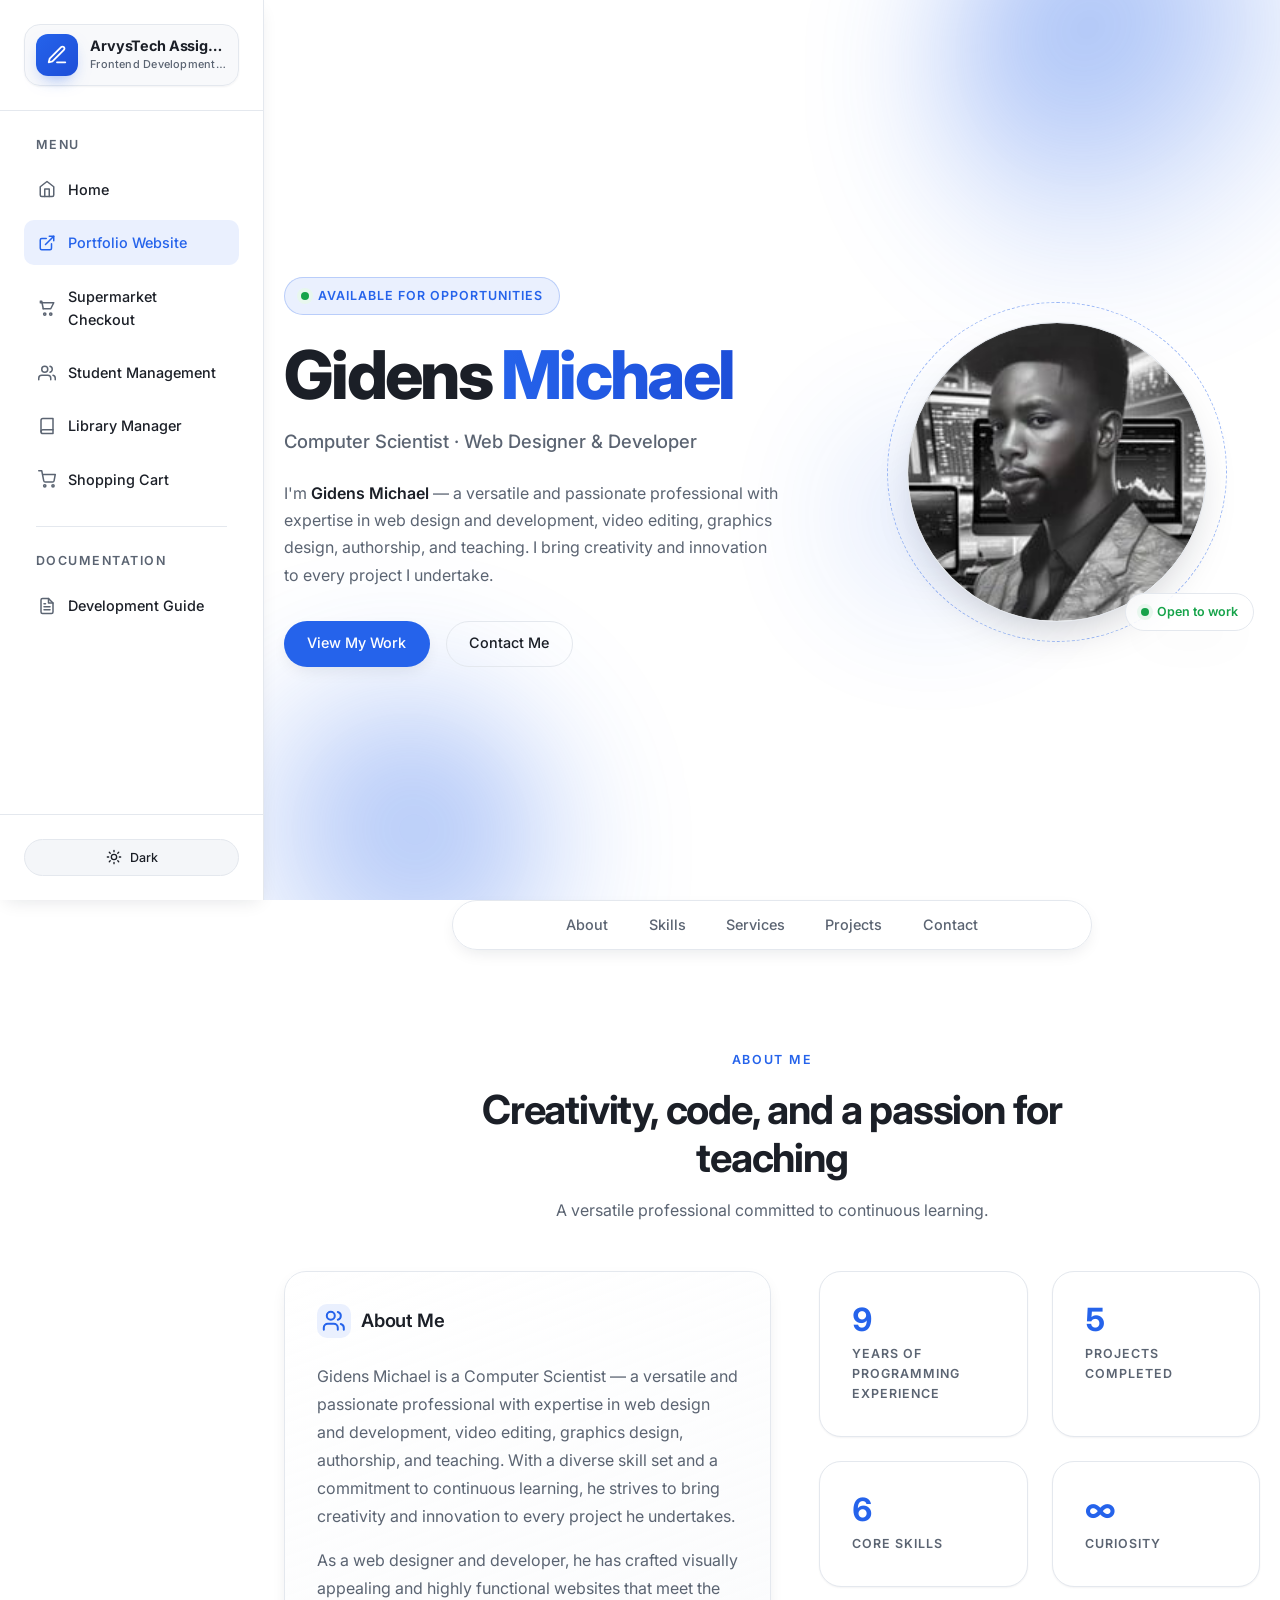
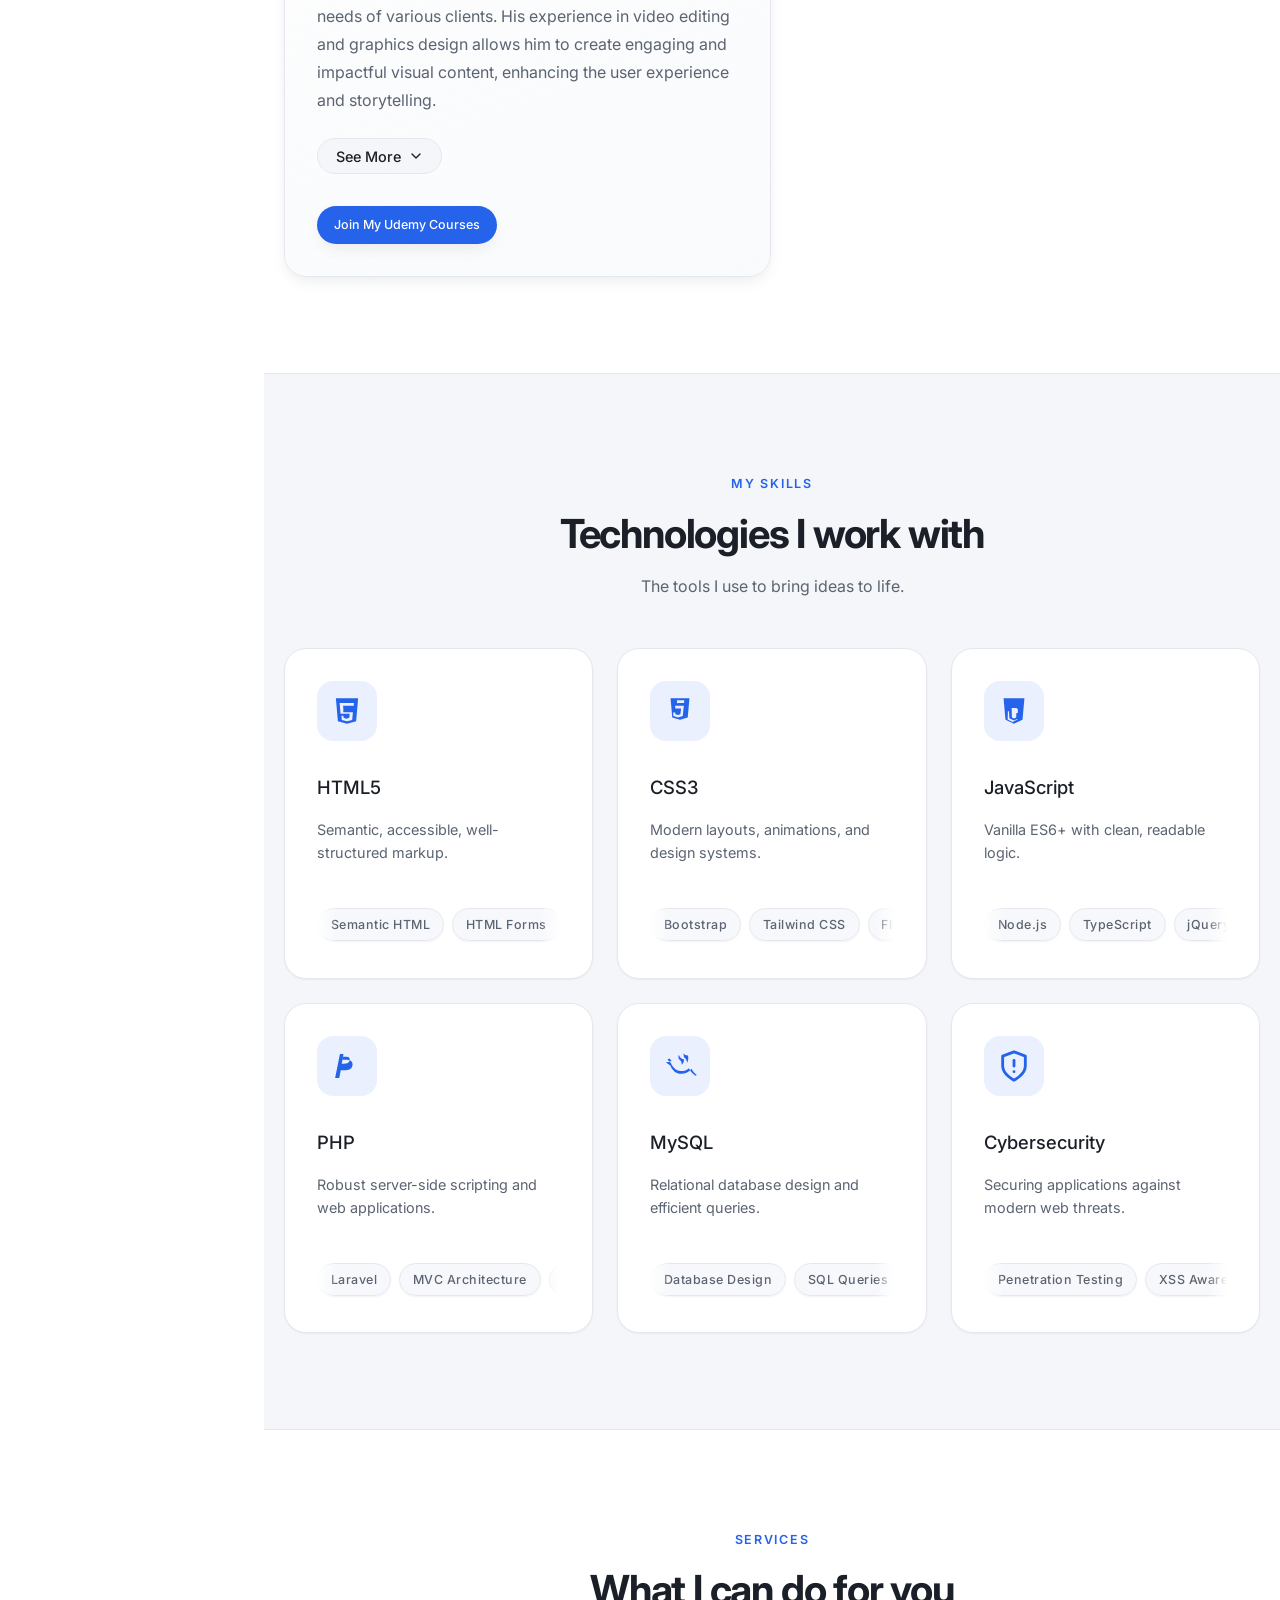
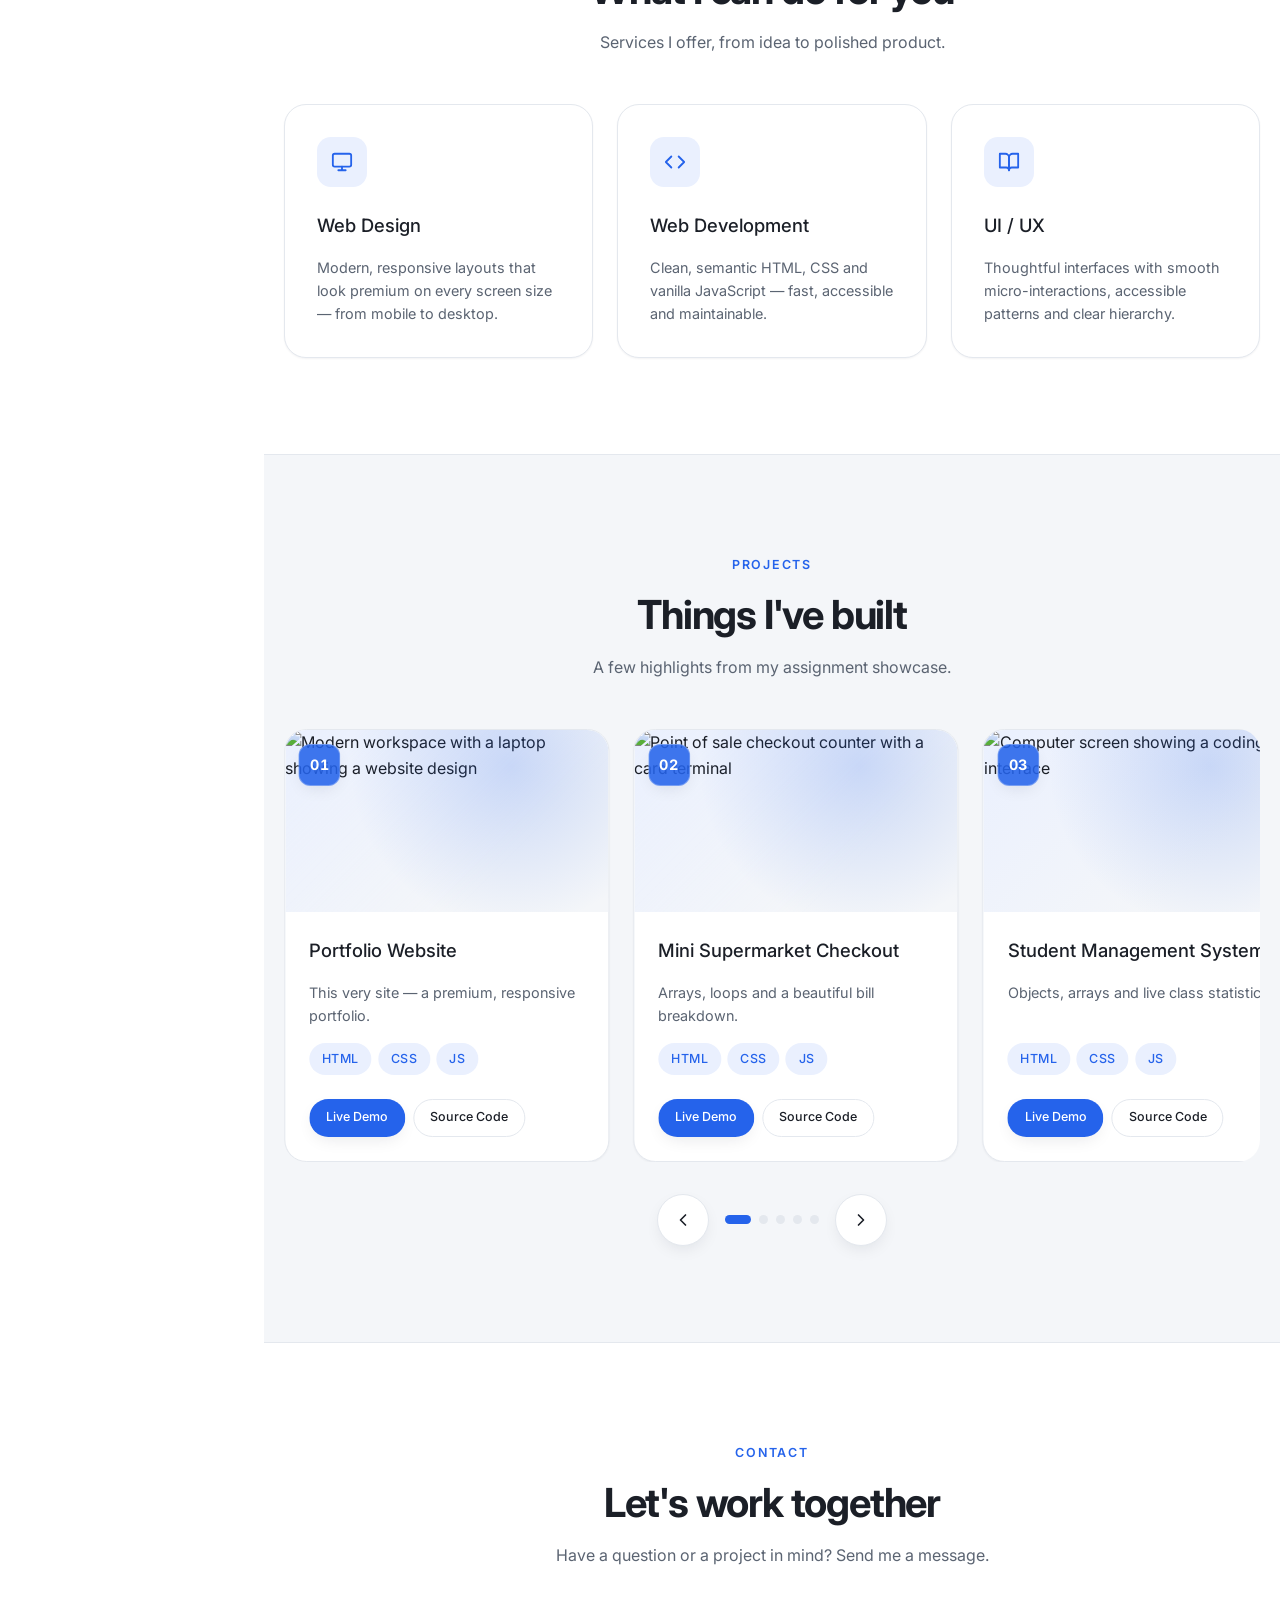
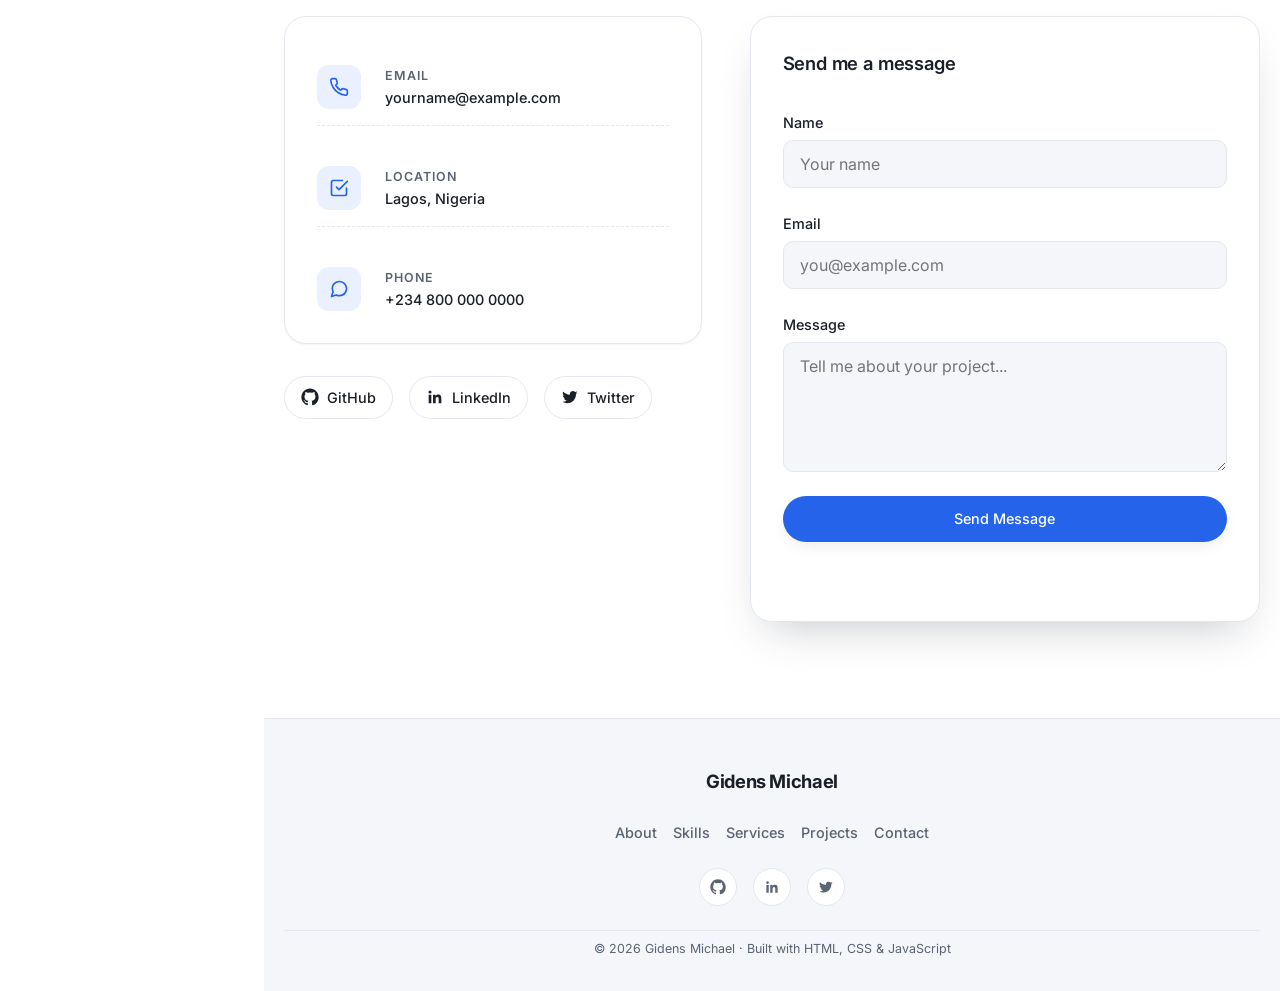
==== portfolio.html @ cbfe4196 "Initial commit" ====
<!DOCTYPE html>
<html lang="en">
  <head>
    <meta charset="UTF-8" />
    <meta name="viewport" content="width=device-width, initial-scale=1.0" />
    <title>Gidens Michael — Portfolio</title>
    <meta
      name="description"
      content="Premium portfolio website — hero, about, skills, services, projects, contact and footer. Built with HTML, CSS and JavaScript."
    />
    <script>
      (() => {
        try {
          var t = localStorage.getItem("assignment-showcase-theme");
          if (!t) {
            t = window.matchMedia &&
              window.matchMedia("(prefers-color-scheme: dark)").matches
              ? "dark"
              : "light";
          }
          document.documentElement.setAttribute("data-theme", t);
        } catch (e) {
          document.documentElement.setAttribute("data-theme", "light");
        }
      })();
    </script>
    <link rel="stylesheet" href="css/style.css" />
    <link rel="stylesheet" href="css/portfolio.css" />
    <link rel="preconnect" href="https://fonts.googleapis.com" />
    <link rel="preconnect" href="https://fonts.gstatic.com" crossorigin />
    <link
      href="https://fonts.googleapis.com/css2?family=Inter:wght@400;500;600;700;800&display=swap"
      rel="stylesheet"
    />
  </head>
  <body class="pf-page">
    <!-- Mobile hamburger trigger -->
    <button class="nav-trigger" type="button" aria-label="Open navigation menu" aria-expanded="false">
      <svg viewBox="0 0 24 24" fill="none" stroke="currentColor" stroke-width="2" stroke-linecap="round" stroke-linejoin="round" aria-hidden="true">
        <path d="M3 6h18M3 12h18M3 18h18"></path>
      </svg>
    </button>

    <!-- Overlay behind the mobile drawer -->
    <div class="nav-overlay" aria-hidden="true"></div>

    <!-- Side navigation (generated by js/main.js) -->
    <aside class="side-nav" id="side-nav" aria-label="Site navigation"></aside>

    <div class="site-shell">
      <main id="top">
        <!-- ============ HERO ============ -->
        <section class="pf-hero" aria-labelledby="pf-name">
          <div class="pf-hero-bg" aria-hidden="true">
            <span class="pf-blob pf-blob-1"></span>
            <span class="pf-blob pf-blob-2"></span>
            <span class="pf-blob pf-blob-3"></span>
          </div>

          <div class="container pf-hero-grid">
            <div class="pf-hero-copy">
              <span class="pf-hello" data-reveal>
                <span class="pf-hello-dot" aria-hidden="true"></span>
                Available for opportunities
              </span>
              <h1 class="pf-name" id="pf-name" data-reveal>
                Gidens <span class="gradient">Michael</span>
              </h1>
              <p class="pf-role" data-reveal>
                Computer Scientist · Web Designer &amp; Developer
              </p>
              <p class="pf-intro" data-reveal>
                I'm <strong>Gidens Michael</strong> — a versatile and passionate
                professional with expertise in web design and development, video
                editing, graphics design, authorship, and teaching. I bring
                creativity and innovation to every project I undertake.
              </p>
              <div class="pf-cta" data-reveal>
                <a href="#projects" class="btn btn-primary">View My Work</a>
                <a href="#contact" class="btn btn-ghost">Contact Me</a>
              </div>
            </div>

            <div class="pf-portrait-wrap" data-reveal>
              <div class="pf-portrait" aria-label="Portrait of Gidens Michael">
                <img
                  src="assets/images/profile.jpg"
                  alt="Portrait of Gidens Michael"
                  width="200"
                  height="200"
                  loading="eager"
                  decoding="async"
                />
              </div>
              <span class="pf-portrait-badge">
                <span class="pf-portrait-badge-dot" aria-hidden="true"></span>
                Open to work
              </span>
              <div class="pf-portrait-ring" aria-hidden="true"></div>
            </div>
          </div>
        </section>

        <!-- ============ SUB-NAV ============ -->
        <nav class="pf-nav" aria-label="Portfolio sections">
          <div class="container">
            <ul class="pf-nav-list">
              <li><a class="pf-nav-link" href="#about">About</a></li>
              <li><a class="pf-nav-link" href="#skills">Skills</a></li>
              <li><a class="pf-nav-link" href="#services">Services</a></li>
              <li><a class="pf-nav-link" href="#projects">Projects</a></li>
              <li><a class="pf-nav-link" href="#contact">Contact</a></li>
            </ul>
          </div>
        </nav>

        <!-- ============ ABOUT ============ -->
        <section class="pf-section" id="about" aria-labelledby="about-title">
          <div class="container">
            <div class="pf-section-head" data-reveal>
              <span class="pf-kicker">About Me</span>
              <h2 class="pf-title" id="about-title">Creativity, code, and a passion for teaching</h2>
              <p class="pf-sub">
                A versatile professional committed to continuous learning.
              </p>
            </div>

            <div class="pf-about-grid">
              <div class="pf-about-copy" data-reveal>
                <div class="pf-about-card">
                  <h3 class="pf-about-heading">
                    <svg viewBox="0 0 24 24" fill="none" stroke="currentColor" stroke-width="2" stroke-linecap="round" stroke-linejoin="round" aria-hidden="true">
                      <path d="M16 21v-2a4 4 0 0 0-4-4H6a4 4 0 0 0-4 4v2"></path>
                      <circle cx="9" cy="7" r="4"></circle>
                      <path d="M22 21v-2a4 4 0 0 0-3-3.87"></path>
                      <path d="M16 3.13a4 4 0 0 1 0 7.75"></path>
                    </svg>
                    About Me
                  </h3>

                  <div class="pf-about-body" id="pf-about-body">
                    <p>
                      Gidens Michael is a Computer Scientist — a versatile and
                      passionate professional with expertise in web design and
                      development, video editing, graphics design, authorship, and
                      teaching. With a diverse skill set and a commitment to
                      continuous learning, he strives to bring creativity and
                      innovation to every project he undertakes.
                    </p>
                    <p>
                      As a web designer and developer, he has crafted visually
                      appealing and highly functional websites that meet the needs
                      of various clients. His experience in video editing and
                      graphics design allows him to create engaging and impactful
                      visual content, enhancing the user experience and
                      storytelling.
                    </p>
                    <p class="pf-about-more" hidden>
                      Beyond his technical skills, he is an author and a dedicated
                      teacher. His love for sharing knowledge and helping others
                      succeed drives him to create comprehensive and accessible
                      learning materials. Whether through written content or
                      interactive lessons, he aims to make learning enjoyable and
                      effective.
                    </p>
                    <p class="pf-about-more" hidden>
                      In addition to his professional endeavors, he values the
                      importance of building strong relationships and fostering a
                      supportive community. As a friend, he is always eager to
                      connect with others, share experiences, and learn together.
                    </p>
                    <p class="pf-about-more" hidden>
                      Join this learning journey as we explore new skills, deepen
                      our understanding, and achieve our goals. Let&rsquo;s unlock
                      your potential and make your learning experience both
                      rewarding and enjoyable!
                    </p>
                  </div>

                  <button class="pf-about-toggle" id="pf-about-toggle" type="button" aria-expanded="false" aria-controls="pf-about-body">
                    <span class="pf-about-toggle-label" id="pf-about-toggle-label">See More</span>
                    <svg class="pf-about-toggle-icon" viewBox="0 0 24 24" fill="none" stroke="currentColor" stroke-width="2" stroke-linecap="round" stroke-linejoin="round" aria-hidden="true">
                      <path d="m6 9 6 6 6-6"></path>
                    </svg>
                  </button>

                  <div class="pf-about-cta">
                    <a href="https://www.udemy.com/user/gidens-michael-6/" target="_blank" rel="noopener noreferrer" class="btn btn-primary btn-sm">
                      Join My Udemy Courses
                    </a>
                  </div>
                </div>
              </div>

              <div class="pf-stats" data-reveal>
                <div class="pf-stat">
                  <div class="pf-stat-value">9</div>
                  <div class="pf-stat-label">Years of Programming Experience</div>
                </div>
                <div class="pf-stat">
                  <div class="pf-stat-value">5</div>
                  <div class="pf-stat-label">Projects Completed</div>
                </div>
                <div class="pf-stat">
                  <div class="pf-stat-value">6</div>
                  <div class="pf-stat-label">Core Skills</div>
                </div>
                <div class="pf-stat">
                  <div class="pf-stat-value">∞</div>
                  <div class="pf-stat-label">Curiosity</div>
                </div>
              </div>
            </div>
          </div>
        </section>

        <!-- ============ SKILLS ============ -->
        <section class="pf-section pf-section-alt" id="skills" aria-labelledby="skills-title">
          <div class="container">
            <div class="pf-section-head" data-reveal>
              <span class="pf-kicker">My Skills</span>
              <h2 class="pf-title" id="skills-title">Technologies I work with</h2>
              <p class="pf-sub">
                The tools I use to bring ideas to life.
              </p>
            </div>

            <div class="pf-skills">
              <article class="pf-skill-card" data-reveal>
                <div class="pf-skill-icon">
                  <svg viewBox="0 0 24 24" fill="currentColor" role="img" aria-labelledby="skill-html-title">
                    <title id="skill-html-title">HTML5</title>
                    <path d="M4.136 3.012h15.729l-1.431 16.15-6.451 1.826-6.414-1.826-1.433-16.15zm5.266 7.302-.173-2.035 7.533.002.173-1.963H6.771l.684 7.669h6.444l-.256 2.848-2.024.548-2.04-.54-.13-1.455H8.118l.223 2.886 3.659.97 3.665-.97.49-5.417h-6.753z"></path>
                  </svg>
                  <span class="visually-hidden">HTML5</span>
                </div>
                <h3 class="pf-skill-name">HTML5</h3>
                <p class="pf-skill-desc">Semantic, accessible, well-structured markup.</p>
                <div class="pf-skill-chip-track" aria-label="Related technologies for HTML5">
                  <div class="pf-skill-chip-run">
                    <span class="chip">Semantic HTML</span>
                    <span class="chip">HTML Forms</span>
                    <span class="chip">Accessibility (ARIA)</span>
                    <span class="chip">SEO Fundamentals</span>
                    <span class="chip">Semantic HTML</span>
                    <span class="chip">HTML Forms</span>
                    <span class="chip">Accessibility (ARIA)</span>
                    <span class="chip">SEO Fundamentals</span>
                  </div>
                </div>
              </article>

              <article class="pf-skill-card" data-reveal>
                <div class="pf-skill-icon">
                  <svg viewBox="0 0 24 24" fill="currentColor" role="img" aria-labelledby="skill-css-title">
                    <title id="skill-css-title">CSS3</title>
                    <path d="M5.33 3.012h13.34l-1.211 13.656-5.464 1.535-5.454-1.535L5.33 3.012zm7.451 5.214H8.533l.174 1.963h4.074c-.017.15-.034.31-.053.472-.166 1.492-.345 2.892-.345 2.892l-.136.81-.02.016-1.736.468h-.005l-1.733-.468-.12-1.282H7.135l.169 2.507 3.32.898h.01l3.322-.898.36-3.868c.02-.162.04-.322.058-.48.18-1.61.36-2.925.36-2.925h-4.3l.155-1.963h4.275l.172-1.963H9.79l.173 1.963z"></path>
                  </svg>
                  <span class="visually-hidden">CSS3</span>
                </div>
                <h3 class="pf-skill-name">CSS3</h3>
                <p class="pf-skill-desc">Modern layouts, animations, and design systems.</p>
                <div class="pf-skill-chip-track" aria-label="Related technologies for CSS3">
                  <div class="pf-skill-chip-run">
                    <span class="chip">Bootstrap</span>
                    <span class="chip">Tailwind CSS</span>
                    <span class="chip">Flexbox</span>
                    <span class="chip">CSS Grid</span>
                    <span class="chip">Sass</span>
                    <span class="chip">Responsive Design</span>
                    <span class="chip">Bootstrap</span>
                    <span class="chip">Tailwind CSS</span>
                    <span class="chip">Flexbox</span>
                    <span class="chip">CSS Grid</span>
                    <span class="chip">Sass</span>
                    <span class="chip">Responsive Design</span>
                  </div>
                </div>
              </article>

              <article class="pf-skill-card" data-reveal>
                <div class="pf-skill-icon">
                  <svg viewBox="0 0 24 24" fill="currentColor" role="img" aria-labelledby="skill-js-title">
                    <title id="skill-js-title">JavaScript</title>
                    <path d="M4.64 3.012h14.72l-1.35 15.13-6.01 2.846-6.01-2.846L4.64 3.012zm9.034 6.91h-3.305l.14 6.653 1.513.718 1.512-.718.14-3.086h1.89l-.245 3.6-3.297 1.598-3.293-1.598-.236-4.98H7.66l-.14 5.864 3.48 1.87h.002l3.48-1.87.24-5.864v-.64-.678z"></path>
                  </svg>
                  <span class="visually-hidden">JavaScript</span>
                </div>
                <h3 class="pf-skill-name">JavaScript</h3>
                <p class="pf-skill-desc">Vanilla ES6+ with clean, readable logic.</p>
                <div class="pf-skill-chip-track" aria-label="Related technologies for JavaScript">
                  <div class="pf-skill-chip-run">
                    <span class="chip">Node.js</span>
                    <span class="chip">TypeScript</span>
                    <span class="chip">jQuery</span>
                    <span class="chip">AJAX</span>
                    <span class="chip">JSON</span>
                    <span class="chip">ES6+</span>
                    <span class="chip">Node.js</span>
                    <span class="chip">TypeScript</span>
                    <span class="chip">jQuery</span>
                    <span class="chip">AJAX</span>
                    <span class="chip">JSON</span>
                    <span class="chip">ES6+</span>
                  </div>
                </div>
              </article>

              <article class="pf-skill-card" data-reveal>
                <div class="pf-skill-icon">
                  <svg viewBox="0 0 24 24" fill="currentColor" role="img" aria-labelledby="skill-php-title">
                    <title id="skill-php-title">PHP</title>
                    <path d="M7.01 3.5h2.53l-.8 4.06h2.15c1.6 0 2.84.27 3.72.81.88.54 1.32 1.42 1.32 2.64 0 .67-.15 1.27-.46 1.8-.3.54-.72.98-1.26 1.33-.54.35-1.17.59-1.88.72-.71.14-1.47.2-2.28.2H7.6l-1.07 5.44H3.61L7.01 3.5zm2.18 2.17-.94 4.76h1.63c.92 0 1.66-.11 2.22-.33.56-.22 1-.58 1.32-1.07.32-.5.48-1.06.48-1.68 0-.58-.17-1.02-.5-1.34-.34-.32-.89-.48-1.65-.48H9.19z"></path>
                  </svg>
                  <span class="visually-hidden">PHP</span>
                </div>
                <h3 class="pf-skill-name">PHP</h3>
                <p class="pf-skill-desc">Robust server-side scripting and web applications.</p>
                <div class="pf-skill-chip-track" aria-label="Related technologies for PHP">
                  <div class="pf-skill-chip-run">
                    <span class="chip">Laravel</span>
                    <span class="chip">MVC Architecture</span>
                    <span class="chip">REST APIs</span>
                    <span class="chip">Composer</span>
                    <span class="chip">Blade Templates</span>
                    <span class="chip">Laravel</span>
                    <span class="chip">MVC Architecture</span>
                    <span class="chip">REST APIs</span>
                    <span class="chip">Composer</span>
                    <span class="chip">Blade Templates</span>
                  </div>
                </div>
              </article>

              <article class="pf-skill-card" data-reveal>
                <div class="pf-skill-icon">
                  <svg viewBox="0 0 24 24" fill="currentColor" role="img" aria-labelledby="skill-mysql-title">
                    <title id="skill-mysql-title">MySQL</title>
                    <path d="M11.3 4.4c.5 1.5 1.9 2.7 3.5 2.9.1 1.5-.4 2.9-1.6 3.8 0-.9-.1-1.7-.5-2.4-.4-.8-1-1.4-1.7-1.9.1-.8 0-1.6-.2-2.3l.5-.1zm3.2-1.2c.8 1 1.9 1.5 3.1 1.4.5 1.7.3 3.6-.6 5.2 0-.8-.2-1.5-.6-2.2-.4-.7-1-1.3-1.6-1.7-.1-.9-.2-1.8-.4-2.7h.1zM2.1 9.4c1 .9 2 1.7 3.1 2.3.6 1.6 1.5 3 2.8 4.1 1.4 1.1 3.1 1.7 4.9 1.7 2.9 0 5.5-1.3 7.2-3.6.9 1.8 2.2 3.3 3.8 4.4l-1 .6c-1.8-1.2-3.3-2.8-4.3-4.7-.1-.2-.2-.4-.3-.7-1.8 1.6-4.4 2.5-6.9 1.9-1.9-.4-3.5-1.6-4.6-3.2-.5-.7-.9-1.5-1.2-2.4-.9-.7-1.8-1.5-2.5-2.4l1.7-.7c.2.5.5 1 .9 1.4.1 0 .2.1.3.1l.1.2z"></path>
                  </svg>
                  <span class="visually-hidden">MySQL</span>
                </div>
                <h3 class="pf-skill-name">MySQL</h3>
                <p class="pf-skill-desc">Relational database design and efficient queries.</p>
                <div class="pf-skill-chip-track" aria-label="Related technologies for MySQL">
                  <div class="pf-skill-chip-run">
                    <span class="chip">Database Design</span>
                    <span class="chip">SQL Queries</span>
                    <span class="chip">Relationships</span>
                    <span class="chip">Joins</span>
                    <span class="chip">Indexing</span>
                    <span class="chip">Database Design</span>
                    <span class="chip">SQL Queries</span>
                    <span class="chip">Relationships</span>
                    <span class="chip">Joins</span>
                    <span class="chip">Indexing</span>
                  </div>
                </div>
              </article>

              <article class="pf-skill-card" data-reveal>
                <div class="pf-skill-icon">
                  <svg viewBox="0 0 24 24" fill="none" stroke="currentColor" stroke-width="2" stroke-linecap="round" stroke-linejoin="round" role="img" aria-labelledby="skill-security-title">
                    <title id="skill-security-title">Cybersecurity</title>
                    <path d="M12 22s8-4 8-10V5l-8-3-8 3v7c0 6 8 10 8 10z"></path>
                    <path d="M12 8v4"></path>
                    <path d="M12 16h.01"></path>
                  </svg>
                  <span class="visually-hidden">Cybersecurity</span>
                </div>
                <h3 class="pf-skill-name">Cybersecurity</h3>
                <p class="pf-skill-desc">Securing applications against modern web threats.</p>
                <div class="pf-skill-chip-track" aria-label="Related technologies for Cybersecurity">
                  <div class="pf-skill-chip-run">
                    <span class="chip">Penetration Testing</span>
                    <span class="chip">XSS Awareness</span>
                    <span class="chip">SQL Injection Awareness</span>
                    <span class="chip">CSRF Protection</span>
                    <span class="chip">Authentication</span>
                    <span class="chip">Authorization</span>
                    <span class="chip">OWASP Top 10</span>
                    <span class="chip">Penetration Testing</span>
                    <span class="chip">XSS Awareness</span>
                    <span class="chip">SQL Injection Awareness</span>
                    <span class="chip">CSRF Protection</span>
                    <span class="chip">Authentication</span>
                    <span class="chip">Authorization</span>
                    <span class="chip">OWASP Top 10</span>
                  </div>
                </div>
              </article>
            </div>
          </div>
        </section>

        <!-- ============ SERVICES ============ -->
        <section class="pf-section" id="services" aria-labelledby="services-title">
          <div class="container">
            <div class="pf-section-head" data-reveal>
              <span class="pf-kicker">Services</span>
              <h2 class="pf-title" id="services-title">What I can do for you</h2>
              <p class="pf-sub">
                Services I offer, from idea to polished product.
              </p>
            </div>

            <div class="pf-services">
              <article class="pf-service" data-reveal>
                <div class="pf-service-icon">
                  <svg viewBox="0 0 24 24" width="22" height="22" fill="none" stroke="currentColor" stroke-width="2" stroke-linecap="round" stroke-linejoin="round" aria-hidden="true">
                    <rect x="2" y="3" width="20" height="14" rx="2"></rect>
                    <path d="M8 21h8m-4-4v4"></path>
                  </svg>
                </div>
                <h3>Web Design</h3>
                <p>
                  Modern, responsive layouts that look premium on every screen
                  size — from mobile to desktop.
                </p>
              </article>

              <article class="pf-service" data-reveal>
                <div class="pf-service-icon">
                  <svg viewBox="0 0 24 24" width="22" height="22" fill="none" stroke="currentColor" stroke-width="2" stroke-linecap="round" stroke-linejoin="round" aria-hidden="true">
                    <path d="M16 18l6-6-6-6"></path>
                    <path d="M8 6l-6 6 6 6"></path>
                  </svg>
                </div>
                <h3>Web Development</h3>
                <p>
                  Clean, semantic HTML, CSS and vanilla JavaScript — fast,
                  accessible and maintainable.
                </p>
              </article>

              <article class="pf-service" data-reveal>
                <div class="pf-service-icon">
                  <svg viewBox="0 0 24 24" width="22" height="22" fill="none" stroke="currentColor" stroke-width="2" stroke-linecap="round" stroke-linejoin="round" aria-hidden="true">
                    <path d="M2 3h6a4 4 0 0 1 4 4v14a3 3 0 0 0-3-3H2z"></path>
                    <path d="M22 3h-6a4 4 0 0 0-4 4v14a3 3 0 0 1 3-3h7z"></path>
                  </svg>
                </div>
                <h3>UI / UX</h3>
                <p>
                  Thoughtful interfaces with smooth micro-interactions,
                  accessible patterns and clear hierarchy.
                </p>
              </article>
            </div>
          </div>
        </section>

        <!-- ============ PROJECTS ============ -->
        <section class="pf-section pf-section-alt" id="projects" aria-labelledby="projects-title">
          <div class="container">
            <div class="pf-section-head" data-reveal>
              <span class="pf-kicker">Projects</span>
              <h2 class="pf-title" id="projects-title">Things I've built</h2>
              <p class="pf-sub">
                A few highlights from my assignment showcase.
              </p>
            </div>

            <div class="pf-carousel" id="pf-carousel" data-reveal>
              <div class="pf-carousel-viewport">
                <div class="pf-carousel-track" id="pf-carousel-track">
                  <div class="pf-carousel-slide">
                    <article class="pf-project">
                      <div class="pf-project-thumb">
                        <img
                          src="https://images.unsplash.com/photo-1467232004584-a241de8bcf5d?auto=format&fit=crop&w=1200&q=70&fm=webp"
                          alt="Modern workspace with a laptop showing a website design"
                          loading="eager"
                          fetchpriority="high"
                          decoding="async"
                          width="1200"
                          height="675"
                        />
                        <span class="pf-project-thumb-num">01</span>
                      </div>
                      <div class="pf-project-body">
                        <h3>Portfolio Website</h3>
                        <p>This very site — a premium, responsive portfolio.</p>
                        <div class="pf-project-tags">
                          <span class="chip">HTML</span>
                          <span class="chip">CSS</span>
                          <span class="chip">JS</span>
                        </div>
                        <div class="pf-project-links">
                          <a href="index.html" class="btn btn-primary btn-sm">Live Demo</a>
                          <a href="#projects" class="btn btn-ghost btn-sm">Source Code</a>
                        </div>
                      </div>
                    </article>
                  </div>

                  <div class="pf-carousel-slide">
                    <article class="pf-project">
                      <div class="pf-project-thumb">
                        <img
                          src="https://images.unsplash.com/photo-1556742049-0cfed4f6a45d?auto=format&fit=crop&w=1200&q=70&fm=webp"
                          alt="Point of sale checkout counter with a card terminal"
                          loading="lazy"
                          decoding="async"
                          width="1200"
                          height="675"
                        />
                        <span class="pf-project-thumb-num">02</span>
                      </div>
                      <div class="pf-project-body">
                        <h3>Mini Supermarket Checkout</h3>
                        <p>Arrays, loops and a beautiful bill breakdown.</p>
                        <div class="pf-project-tags">
                          <span class="chip">HTML</span>
                          <span class="chip">CSS</span>
                          <span class="chip">JS</span>
                        </div>
                        <div class="pf-project-links">
                          <a href="supermarket.html" class="btn btn-primary btn-sm">Live Demo</a>
                          <a href="#projects" class="btn btn-ghost btn-sm">Source Code</a>
                        </div>
                      </div>
                    </article>
                  </div>

                  <div class="pf-carousel-slide">
                    <article class="pf-project">
                      <div class="pf-project-thumb">
                        <img
                          src="https://images.unsplash.com/photo-1504384308090-c894fdcc538d?auto=format&fit=crop&w=1200&q=70&fm=webp"
                          alt="Computer screen showing a coding interface"
                          loading="lazy"
                          decoding="async"
                          width="1200"
                          height="675"
                        />
                        <span class="pf-project-thumb-num">03</span>
                      </div>
                      <div class="pf-project-body">
                        <h3>Student Management System</h3>
                        <p>Objects, arrays and live class statistics.</p>
                        <div class="pf-project-tags">
                          <span class="chip">HTML</span>
                          <span class="chip">CSS</span>
                          <span class="chip">JS</span>
                        </div>
                        <div class="pf-project-links">
                          <a href="student.html" class="btn btn-primary btn-sm">Live Demo</a>
                          <a href="#projects" class="btn btn-ghost btn-sm">Source Code</a>
                        </div>
                      </div>
                    </article>
                  </div>

                  <div class="pf-carousel-slide">
                    <article class="pf-project">
                      <div class="pf-project-thumb">
                        <img
                          src="https://images.unsplash.com/photo-1495446815901-a7297e633e8d?auto=format&fit=crop&w=1200&q=70&fm=webp"
                          alt="Row of books on a shelf"
                          loading="lazy"
                          decoding="async"
                          width="1200"
                          height="675"
                        />
                        <span class="pf-project-thumb-num">04</span>
                      </div>
                      <div class="pf-project-body">
                        <h3>Mini Library Manager</h3>
                        <p>Borrow, return and search books with ease.</p>
                        <div class="pf-project-tags">
                          <span class="chip">HTML</span>
                          <span class="chip">CSS</span>
                          <span class="chip">JS</span>
                        </div>
                        <div class="pf-project-links">
                          <a href="library.html" class="btn btn-primary btn-sm">Live Demo</a>
                          <a href="#projects" class="btn btn-ghost btn-sm">Source Code</a>
                        </div>
                      </div>
                    </article>
                  </div>

                  <div class="pf-carousel-slide">
                    <article class="pf-project">
                      <div class="pf-project-thumb">
                        <img
                          src="https://images.unsplash.com/photo-1553062407-98eeb64c6a62?auto=format&fit=crop&w=1200&q=70&fm=webp"
                          alt="Laptop with a shopping bag and e-commerce interface"
                          loading="lazy"
                          decoding="async"
                          width="1200"
                          height="675"
                        />
                        <span class="pf-project-thumb-num">05</span>
                      </div>
                      <div class="pf-project-body">
                        <h3>Shopping Cart System</h3>
                        <p>Quantities, VAT and a premium receipt.</p>
                        <div class="pf-project-tags">
                          <span class="chip">HTML</span>
                          <span class="chip">CSS</span>
                          <span class="chip">JS</span>
                        </div>
                        <div class="pf-project-links">
                          <a href="cart.html" class="btn btn-primary btn-sm">Live Demo</a>
                          <a href="#projects" class="btn btn-ghost btn-sm">Source Code</a>
                        </div>
                      </div>
                    </article>
                  </div>
                </div>
              </div>

              <div class="pf-carousel-controls">
                <button class="pf-carousel-btn" id="pf-carousel-prev" type="button" aria-label="Previous projects">
                  <svg viewBox="0 0 24 24" fill="none" stroke="currentColor" stroke-width="2" stroke-linecap="round" stroke-linejoin="round" aria-hidden="true">
                    <path d="m15 18-6-6 6-6"></path>
                  </svg>
                </button>
                <div class="pf-carousel-dots" id="pf-carousel-dots" role="tablist" aria-label="Project slides"></div>
                <button class="pf-carousel-btn" id="pf-carousel-next" type="button" aria-label="Next projects">
                  <svg viewBox="0 0 24 24" fill="none" stroke="currentColor" stroke-width="2" stroke-linecap="round" stroke-linejoin="round" aria-hidden="true">
                    <path d="m9 18 6-6-6-6"></path>
                  </svg>
                </button>
              </div>
            </div>
          </div>
        </section>

        <!-- ============ CONTACT ============ -->
        <section class="pf-section" id="contact" aria-labelledby="contact-title">
          <div class="container">
            <div class="pf-section-head" data-reveal>
              <span class="pf-kicker">Contact</span>
              <h2 class="pf-title" id="contact-title">Let's work together</h2>
              <p class="pf-sub">
                Have a question or a project in mind? Send me a message.
              </p>
            </div>

            <div class="pf-contact-grid">
              <div class="pf-contact-info" data-reveal>
                <div class="pf-contact-card">
                  <div class="pf-contact-item">
                    <div class="pf-contact-icon">
                      <svg viewBox="0 0 24 24" width="20" height="20" fill="none" stroke="currentColor" stroke-width="2" stroke-linecap="round" stroke-linejoin="round" aria-hidden="true">
                        <path d="M22 16.92v3a2 2 0 0 1-2.18 2 19.79 19.79 0 0 1-8.63-3.07 19.5 19.5 0 0 1-6-6 19.79 19.79 0 0 1-3.07-8.67A2 2 0 0 1 4.11 2h3a2 2 0 0 1 2 1.72c.127.96.361 1.903.7 2.81a2 2 0 0 1-.45 2.11L8.09 9.91a16 16 0 0 0 6 6l1.27-1.27a2 2 0 0 1 2.11-.45c.907.339 1.85.573 2.81.7A2 2 0 0 1 22 16.92z"></path>
                      </svg>
                    </div>
                    <div>
                      <div class="pf-contact-label">Email</div>
                      <div class="pf-contact-value">yourname@example.com</div>
                    </div>
                  </div>

                  <div class="pf-contact-item">
                    <div class="pf-contact-icon">
                      <svg viewBox="0 0 24 24" width="20" height="20" fill="none" stroke="currentColor" stroke-width="2" stroke-linecap="round" stroke-linejoin="round" aria-hidden="true">
                        <path d="M9 11l3 3L22 4"></path>
                        <path d="M21 12v7a2 2 0 0 1-2 2H5a2 2 0 0 1-2-2V5a2 2 0 0 1 2-2h11"></path>
                      </svg>
                    </div>
                    <div>
                      <div class="pf-contact-label">Location</div>
                      <div class="pf-contact-value">Lagos, Nigeria</div>
                    </div>
                  </div>

                  <div class="pf-contact-item">
                    <div class="pf-contact-icon">
                      <svg viewBox="0 0 24 24" width="20" height="20" fill="none" stroke="currentColor" stroke-width="2" stroke-linecap="round" stroke-linejoin="round" aria-hidden="true">
                        <path d="M21 11.5a8.38 8.38 0 0 1-.9 3.8 8.5 8.5 0 0 1-7.6 4.7 8.38 8.38 0 0 1-3.8-.9L3 21l1.9-5.7a8.38 8.38 0 0 1-.9-3.8 8.5 8.5 0 0 1 4.7-7.6 8.38 8.38 0 0 1 3.8-.9h.5a8.48 8.48 0 0 1 8 8v.5z"></path>
                      </svg>
                    </div>
                    <div>
                      <div class="pf-contact-label">Phone</div>
                      <div class="pf-contact-value">+234 800 000 0000</div>
                    </div>
                  </div>
                </div>

                <div class="pf-socials" aria-label="Social media">
                  <a href="#contact" class="pf-social" aria-label="GitHub">
                    <svg viewBox="0 0 24 24" width="18" height="18" fill="currentColor" aria-hidden="true">
                      <path d="M12 .5C5.65.5.5 5.65.5 12c0 5.08 3.29 9.39 7.86 10.91.58.11.79-.25.79-.56 0-.28-.01-1.02-.02-2-3.2.7-3.88-1.54-3.88-1.54-.52-1.33-1.28-1.68-1.28-1.68-1.04-.71.08-.7.08-.7 1.15.08 1.76 1.18 1.76 1.18 1.03 1.76 2.7 1.25 3.36.96.1-.75.4-1.25.72-1.54-2.55-.29-5.24-1.28-5.24-5.68 0-1.26.45-2.28 1.18-3.09-.12-.29-.51-1.46.11-3.05 0 0 .96-.31 3.15 1.18a10.9 10.9 0 0 1 5.74 0c2.19-1.49 3.15-1.18 3.15-1.18.62 1.59.23 2.76.11 3.05.74.81 1.18 1.83 1.18 3.09 0 4.41-2.69 5.38-5.25 5.67.41.35.77 1.05.77 2.12 0 1.53-.01 2.77-.01 3.15 0 .31.21.68.8.56A10.52 10.52 0 0 0 23.5 12C23.5 5.65 18.35.5 12 .5z"></path>
                    </svg>
                    GitHub
                  </a>
                  <a href="#contact" class="pf-social" aria-label="LinkedIn">
                    <svg viewBox="0 0 24 24" width="18" height="18" fill="currentColor" aria-hidden="true">
                      <path d="M20.45 20.45h-3.55v-5.57c0-1.33-.03-3.04-1.85-3.04-1.85 0-2.14 1.45-2.14 2.94v5.67H9.36V9h3.41v1.56h.05c.48-.9 1.64-1.85 3.37-1.85 3.6 0 4.27 2.37 4.27 5.46v6.28zM5.34 7.43a2.06 2.06 0 1 1 0-4.12 2.06 2.06 0 0 1 0 4.12zM7.12 20.45H3.56V9h3.56v11.45z"></path>
                    </svg>
                    LinkedIn
                  </a>
                  <a href="#contact" class="pf-social" aria-label="Twitter">
                    <svg viewBox="0 0 24 24" width="18" height="18" fill="currentColor" aria-hidden="true">
                      <path d="M22 5.92c-.74.33-1.53.55-2.36.65a4.11 4.11 0 0 0 1.8-2.27c-.79.47-1.67.81-2.6 1a4.1 4.1 0 0 0-7.09 2.8c0 .32.04.63.1.93A11.65 11.65 0 0 1 3.05 4.74a4.1 4.1 0 0 0 1.27 5.47 4.07 4.07 0 0 1-1.86-.51v.05c0 1.99 1.41 3.65 3.29 4.02a4.1 4.1 0 0 1-1.85.07 4.1 4.1 0 0 0 3.83 2.85A8.23 8.23 0 0 1 2 18.42a11.6 11.6 0 0 0 6.29 1.84c7.55 0 11.68-6.26 11.68-11.68 0-.18 0-.36-.01-.53A8.33 8.33 0 0 0 22 5.92z"></path>
                    </svg>
                    Twitter
                  </a>
                </div>
              </div>

              <form class="pf-form" id="pf-contact-form" data-reveal novalidate>
                <h3 class="pf-form-title">Send me a message</h3>
                <div class="pf-form-group">
                  <label for="pf-name-input">Name</label>
                  <input id="pf-name-input" name="name" type="text" placeholder="Your name" autocomplete="name" required />
                </div>
                <div class="pf-form-group">
                  <label for="pf-email-input">Email</label>
                  <input id="pf-email-input" name="email" type="email" placeholder="you@example.com" autocomplete="email" required />
                </div>
                <div class="pf-form-group">
                  <label for="pf-message-input">Message</label>
                  <textarea id="pf-message-input" name="message" placeholder="Tell me about your project..." required></textarea>
                </div>
                <button type="submit" class="btn btn-primary btn-block">Send Message</button>
                <p class="pf-form-status" id="pf-form-status" role="status" aria-live="polite"></p>
              </form>
            </div>
          </div>
        </section>

        <!-- ============ FOOTER ============ -->
        <footer class="pf-footer">
          <div class="container pf-footer-inner">
            <div class="pf-footer-brand">Gidens Michael</div>
            <nav class="pf-footer-links" aria-label="Footer quick links">
              <a href="#about">About</a>
              <a href="#skills">Skills</a>
              <a href="#services">Services</a>
              <a href="#projects">Projects</a>
              <a href="#contact">Contact</a>
            </nav>
            <div class="pf-footer-socials" aria-label="Social media">
              <a href="#contact" class="pf-social-icon" aria-label="GitHub">
                <svg viewBox="0 0 24 24" width="16" height="16" fill="currentColor" aria-hidden="true">
                  <path d="M12 .5C5.65.5.5 5.65.5 12c0 5.08 3.29 9.39 7.86 10.91.58.11.79-.25.79-.56 0-.28-.01-1.02-.02-2-3.2.7-3.88-1.54-3.88-1.54-.52-1.33-1.28-1.68-1.28-1.68-1.04-.71.08-.7.08-.7 1.15.08 1.76 1.18 1.76 1.18 1.03 1.76 2.7 1.25 3.36.96.1-.75.4-1.25.72-1.54-2.55-.29-5.24-1.28-5.24-5.68 0-1.26.45-2.28 1.18-3.09-.12-.29-.51-1.46.11-3.05 0 0 .96-.31 3.15 1.18a10.9 10.9 0 0 1 5.74 0c2.19-1.49 3.15-1.18 3.15-1.18.62 1.59.23 2.76.11 3.05.74.81 1.18 1.83 1.18 3.09 0 4.41-2.69 5.38-5.25 5.67.41.35.77 1.05.77 2.12 0 1.53-.01 2.77-.01 3.15 0 .31.21.68.8.56A10.52 10.52 0 0 0 23.5 12C23.5 5.65 18.35.5 12 .5z"></path>
                </svg>
              </a>
              <a href="#contact" class="pf-social-icon" aria-label="LinkedIn">
                <svg viewBox="0 0 24 24" width="16" height="16" fill="currentColor" aria-hidden="true">
                  <path d="M20.45 20.45h-3.55v-5.57c0-1.33-.03-3.04-1.85-3.04-1.85 0-2.14 1.45-2.14 2.94v5.67H9.36V9h3.41v1.56h.05c.48-.9 1.64-1.85 3.37-1.85 3.6 0 4.27 2.37 4.27 5.46v6.28zM5.34 7.43a2.06 2.06 0 1 1 0-4.12 2.06 2.06 0 0 1 0 4.12zM7.12 20.45H3.56V9h3.56v11.45z"></path>
                </svg>
              </a>
              <a href="#contact" class="pf-social-icon" aria-label="Twitter">
                <svg viewBox="0 0 24 24" width="16" height="16" fill="currentColor" aria-hidden="true">
                  <path d="M22 5.92c-.74.33-1.53.55-2.36.65a4.11 4.11 0 0 0 1.8-2.27c-.79.47-1.67.81-2.6 1a4.1 4.1 0 0 0-7.09 2.8c0 .32.04.63.1.93A11.65 11.65 0 0 1 3.05 4.74a4.1 4.1 0 0 0 1.27 5.47 4.07 4.07 0 0 1-1.86-.51v.05c0 1.99 1.41 3.65 3.29 4.02a4.1 4.1 0 0 1-1.85.07 4.1 4.1 0 0 0 3.83 2.85A8.23 8.23 0 0 1 2 18.42a11.6 11.6 0 0 0 6.29 1.84c7.55 0 11.68-6.26 11.68-11.68 0-.18 0-.36-.01-.53A8.33 8.33 0 0 0 22 5.92z"></path>
                </svg>
              </a>
            </div>
            <p class="pf-footer-copy">© 2026 Gidens Michael · Built with HTML, CSS &amp; JavaScript</p>
          </div>
        </footer>
      </main>

      <!-- Scroll to top -->
      <button class="scroll-top" id="scroll-top" type="button" aria-label="Scroll to top" tabindex="0">
        <svg viewBox="0 0 24 24" fill="none" stroke="currentColor" stroke-width="2" stroke-linecap="round" stroke-linejoin="round" aria-hidden="true">
          <path d="M12 19V5M5 12l7-7 7 7"></path>
        </svg>
      </button>
    </div>

    <script src="js/theme.js"></script>
    <script src="js/main.js"></script>
    <script src="js/portfolio.js"></script>
  </body>
</html>
---- css/style.css ----
/* ==========================================================================
   DESIGN SYSTEM — Shared across the whole project
   Palette: white, light gray, dark gray + blue accent (no purple)
   ========================================================================== */

/* ---------- 1. Design tokens ---------- */
:root {
  /* Light mode */
  --bg: #ffffff;
  --bg-alt: #f4f6f9;
  --surface: #ffffff;
  --surface-2: #f4f6f9;
  --text: #1b1f27;
  --text-muted: #5b6472;
  --border: #e4e8ee;
  --accent: #2563eb;
  --accent-hover: #1d4ed8;
  --accent-soft: #eaf0fe;
  --success: #16a34a;
  --success-soft: #e8f7ee;
  --danger: #dc2626;
  --danger-soft: #fdecec;
  --warning: #d97706;
  --warning-soft: #fdf3e3;
  --info: #0284c7;
  --info-soft: #e5f4fb;

  /* Elevation */
  --shadow-sm: 0 1px 2px rgba(15, 23, 42, 0.05);
  --shadow-md: 0 6px 18px -6px rgba(15, 23, 42, 0.12);
  --shadow-lg: 0 20px 45px -18px rgba(15, 23, 42, 0.25);

  /* Shape & rhythm */
  --radius-sm: 10px;
  --radius-md: 16px;
  --radius-lg: 22px;
  --container: 1120px;
  --space-1: 0.5rem;
  --space-2: 1rem;
  --space-3: 1.5rem;
  --space-4: 2rem;
  --space-5: 3rem;
  --space-6: 4.5rem;
  --space-7: 6rem;

  /* Motion */
  --ease: cubic-bezier(0.22, 1, 0.36, 1);
  --speed: 0.25s;
  --speed-slow: 0.45s;

  /* Typography */
  --font: "Inter", -apple-system, BlinkMacSystemFont, "Segoe UI", Roboto,
    "Helvetica Neue", Arial, sans-serif;
  --fs-xs: 0.78rem;
  --fs-sm: 0.9rem;
  --fs-base: 1rem;
  --fs-md: 1.15rem;
  --fs-lg: 1.5rem;
  --fs-xl: 2rem;
  --fs-2xl: 2.75rem;
  --fs-hero: clamp(2.2rem, 6vw, 3.6rem);
  --lh-tight: 1.2;
  --lh-normal: 1.6;
  --lh-relaxed: 1.7;
  --fw-regular: 400;
  --fw-medium: 500;
  --fw-semibold: 600;
  --fw-bold: 700;
  --fw-extrabold: 800;
  /* Numeric values — tabular figures keep columns, prices and scores aligned */
  --num: "Inter", "SF Mono", "Cascadia Code", ui-monospace, "SFMono-Regular",
    Menlo, Consolas, monospace;
  --num-variant: tabular-nums;
  --num-spacing: -0.01em;

  /* Layout */
  --sidebar-w: 264px;
}

/* ==========================================================================
   DARK MODE — premium palette (Linear / Vercel / Raycast inspired)
   Deep near-black layered backgrounds, blue-tinted elevated surfaces,
   crisp bright text, layered shadows. Light mode is untouched.
   ========================================================================== */
[data-theme="dark"] {
  /* Backgrounds — layered depth, never flat black */
  --bg: #05070a;
  --bg-alt: #0a0f17;
  --bg-elevated: #0e1117;
  --bg-glow-a: rgba(37, 99, 235, 0.14);
  --bg-glow-b: rgba(37, 99, 235, 0.08);

  /* Surfaces — subtle blue-tinted elevation */
  --surface: #161b22;
  --surface-2: #1b2230;
  --surface-3: #202938;
  --surface-soft: #171c26;

  /* Text — bright, never washed out */
  --text: #f2f5f9;
  --text-muted: #a8b3c2;
  --text-faint: #7c8ba0;

  /* Hairline borders — translucent, premium */
  --border: rgba(255, 255, 255, 0.08);
  --border-strong: rgba(255, 255, 255, 0.14);

  /* Accent — existing blue brand, brightened for dark contrast */
  --accent: #4f8bff;
  --accent-hover: #6ea2ff;
  --accent-strong: #3b82f6;
  --accent-soft: rgba(59, 130, 246, 0.12);
  --accent-glow: rgba(59, 130, 246, 0.38);

  /* Status colors — readable against dark */
  --success: #34d399;
  --success-soft: rgba(16, 185, 129, 0.14);
  --danger: #f87171;
  --danger-soft: rgba(239, 68, 68, 0.14);
  --warning: #fbbf24;
  --warning-soft: rgba(245, 158, 11, 0.14);
  --info: #38bdf8;
  --info-soft: rgba(56, 189, 248, 0.14);

  /* Premium layered shadows */
  --shadow-sm: 0 1px 2px rgba(0, 0, 0, 0.4), 0 4px 12px -4px rgba(0, 0, 0, 0.5);
  --shadow-md: 0 2px 6px rgba(0, 0, 0, 0.45), 0 14px 32px -12px rgba(0, 0, 0, 0.65);
  --shadow-lg: 0 6px 18px rgba(0, 0, 0, 0.5), 0 30px 60px -20px rgba(0, 0, 0, 0.75);

  /* Glass surfaces */
  --glass-bg: rgba(22, 27, 34, 0.62);
  --glass-bg-strong: rgba(27, 34, 48, 0.78);
  --glass-blur: blur(18px) saturate(150%);
  --glass-highlight: inset 0 1px 0 rgba(255, 255, 255, 0.07);
}

/* ---------- 2. Reset & base ---------- */
*,
*::before,
*::after {
  box-sizing: border-box;
  margin: 0;
  padding: 0;
}

html {
  scroll-behavior: smooth;
  -webkit-text-size-adjust: 100%;
}

body {
  font-family: var(--font);
  font-size: var(--fs-base);
  line-height: var(--lh-normal);
  color: var(--text);
  background: var(--bg);
  min-height: 100vh;
  display: flex;
  flex-direction: column;
  transition: background var(--speed-slow) var(--ease), color var(--speed-slow) var(--ease);
  -webkit-font-smoothing: antialiased;
}

img,
svg {
  display: block;
  max-width: 100%;
}

a {
  color: var(--accent);
  text-decoration: none;
  transition: color var(--speed) var(--ease);
}

a:hover {
  color: var(--accent-hover);
}

button {
  font-family: inherit;
  cursor: pointer;
}

input,
select,
textarea {
  font-family: inherit;
  font-size: var(--fs-base);
}

ul,
ol {
  list-style: none;
}

main {
  flex: 1;
}

/* ---------- 3. Utilities & layout ---------- */
.container {
  width: 100%;
  max-width: var(--container);
  margin-inline: auto;
  padding-inline: 1.25rem;
}

.section {
  padding-block: var(--space-6);
}

.section-header {
  max-width: 640px;
  margin-bottom: var(--space-4);
}

.section-tag {
  display: inline-block;
  font-size: var(--fs-xs);
  font-weight: var(--fw-semibold);
  letter-spacing: 0.12em;
  text-transform: uppercase;
  color: var(--accent);
  background: var(--accent-soft);
  padding: 0.35rem 0.8rem;
  border-radius: 999px;
  margin-bottom: var(--space-2);
}

.section-title {
  font-size: var(--fs-xl);
  line-height: var(--lh-tight);
  letter-spacing: -0.02em;
  font-weight: var(--fw-bold);
  margin-bottom: var(--space-2);
}

.section-subtitle {
  color: var(--text-muted);
  font-size: var(--fs-base);
  line-height: var(--lh-normal);
}

.text-muted {
  color: var(--text-muted);
}

/* Numeric utility — balanced prices, scores, totals, counters */
.num {
  font-variant-numeric: var(--num-variant);
  letter-spacing: var(--num-spacing);
}

.pf-kicker {
  display: inline-block;
  font-size: var(--fs-xs);
  font-weight: var(--fw-semibold);
  letter-spacing: 0.14em;
  text-transform: uppercase;
  color: var(--accent);
  margin-bottom: var(--space-1);
}

.center {
  text-align: center;
}

.visually-hidden {
  position: absolute !important;
  width: 1px;
  height: 1px;
  padding: 0;
  margin: -1px;
  overflow: hidden;
  clip: rect(0 0 0 0);
  white-space: nowrap;
  border: 0;
}

/* ---------- 4. Buttons ---------- */
.btn {
  display: inline-flex;
  align-items: center;
  justify-content: center;
  gap: 0.5rem;
  font-weight: var(--fw-medium);
  font-size: var(--fs-sm);
  line-height: 1;
  padding: 0.8rem 1.4rem;
  border-radius: 999px;
  border: 1px solid transparent;
  transition: transform var(--speed) var(--ease), box-shadow var(--speed) var(--ease),
    background var(--speed) var(--ease), color var(--speed) var(--ease),
    border-color var(--speed) var(--ease);
}

.btn:focus-visible {
  outline: 3px solid var(--accent);
  outline-offset: 2px;
}

a:focus-visible,
button:focus-visible,
input:focus-visible,
select:focus-visible,
textarea:focus-visible,
[tabindex]:focus-visible {
  outline: 3px solid var(--accent);
  outline-offset: 2px;
}

.btn-primary {
  background: var(--accent);
  color: #fff;
  box-shadow: var(--shadow-md);
}

.btn-primary:hover {
  background: var(--accent-hover);
  transform: translateY(-2px);
  box-shadow: var(--shadow-lg);
}

.btn-ghost {
  background: transparent;
  color: var(--text);
  border-color: var(--border);
}

.btn-ghost:hover {
  border-color: var(--accent);
  color: var(--accent);
  transform: translateY(-2px);
}

/* Danger actions (Remove / Delete) — premium red, consistent everywhere */
.btn-danger {
  background: linear-gradient(135deg, #ef4444, #dc2626);
  color: #fff;
  border-color: #b91c1c;
  box-shadow:
    0 2px 4px rgba(0, 0, 0, 0.25),
    0 10px 24px -10px rgba(220, 38, 38, 0.55),
    inset 0 1px 0 rgba(255, 255, 255, 0.18);
  transition:
    transform var(--speed) var(--ease),
    box-shadow var(--speed) var(--ease),
    background var(--speed) var(--ease),
    border-color var(--speed) var(--ease),
    color var(--speed) var(--ease);
}

.btn-danger:hover {
  background: linear-gradient(135deg, #f05252, #dc2626);
  border-color: #991b1b;
  transform: translateY(-2px);
  box-shadow:
    0 4px 8px rgba(0, 0, 0, 0.3),
    0 16px 34px -12px rgba(220, 38, 38, 0.7),
    inset 0 1px 0 rgba(255, 255, 255, 0.18);
}

.btn-danger:active {
  transform: translateY(0) scale(0.97);
  box-shadow:
    0 2px 6px rgba(0, 0, 0, 0.35),
    0 8px 18px -8px rgba(220, 38, 38, 0.5);
}

.btn-danger:focus-visible {
  outline: 3px solid var(--danger);
  outline-offset: 2px;
}

.btn-danger:disabled {
  background: linear-gradient(135deg, rgba(239, 68, 68, 0.5), rgba(220, 38, 38, 0.5));
  border-color: rgba(153, 27, 27, 0.45);
  color: rgba(255, 255, 255, 0.75);
  box-shadow: none;
  cursor: not-allowed;
  transform: none;
}

.btn-danger svg {
  width: 16px;
  height: 16px;
  flex-shrink: 0;
}

.btn-sm {
  padding: 0.55rem 1rem;
  font-size: var(--fs-xs);
}

.btn-block {
  width: 100%;
}

/* ---------- 5. Side navigation ---------- */
/* Full-width layout: content offsets by the fixed sidebar width */
.site-shell {
  display: block;
  margin-left: 0;
  transition: margin-left var(--speed-slow) var(--ease);
}

@media (min-width: 992px) {
  .site-shell {
    margin-left: var(--sidebar-w);
  }
}

/* The side navigation bar */
.side-nav {
  position: fixed;
  top: 0;
  left: 0;
  bottom: 0;
  z-index: 90;
  width: var(--sidebar-w);
  display: flex;
  flex-direction: column;
  background: var(--surface);
  border-right: 1px solid var(--border);
  box-shadow: var(--shadow-md);
  transform: translateX(-100%);
  transition: transform var(--speed-slow) var(--ease);
  overflow-y: auto;
}

.side-nav.is-open {
  transform: translateX(0);
}

.side-nav-head {
  position: relative;
  display: flex;
  align-items: center;
  justify-content: space-between;
  gap: var(--space-2);
  padding: var(--space-3);
  border-bottom: 1px solid var(--border);
}

.side-nav-brand {
  display: flex;
  align-items: center;
  gap: 0.75rem;
  min-width: 0;
  padding: 0.55rem 0.7rem;
  border-radius: var(--radius-md);
  background: color-mix(in srgb, var(--surface-2) 60%, transparent);
  border: 1px solid var(--border);
  box-shadow: var(--shadow-sm), inset 0 1px 0 rgba(255, 255, 255, 0.05);
  -webkit-backdrop-filter: blur(10px);
  backdrop-filter: blur(10px);
  text-decoration: none;
  transition: border-color var(--speed) var(--ease), box-shadow var(--speed) var(--ease),
    transform var(--speed) var(--ease);
}

.side-nav-brand:hover {
  color: var(--text);
  border-color: color-mix(in srgb, var(--accent) 40%, var(--border));
  box-shadow: var(--shadow-md), inset 0 1px 0 rgba(255, 255, 255, 0.06);
  transform: translateY(-1px);
}

.brand-mark {
  display: grid;
  place-items: center;
  width: 42px;
  height: 42px;
  flex-shrink: 0;
  border-radius: 12px;
  background: linear-gradient(135deg, var(--accent), var(--accent-hover));
  color: #fff;
  box-shadow: 0 8px 18px -8px color-mix(in srgb, var(--accent) 60%, transparent);
}

.brand-mark svg {
  width: 22px;
  height: 22px;
}

.brand-text {
  display: grid;
  gap: 0.1rem;
  min-width: 0;
}

.brand-title {
  font-weight: var(--fw-bold);
  font-size: var(--fs-sm);
  letter-spacing: -0.01em;
  line-height: 1.2;
  color: var(--text);
  white-space: nowrap;
  overflow: hidden;
  text-overflow: ellipsis;
}

.brand-sub {
  font-size: 0.68rem;
  font-weight: var(--fw-medium);
  letter-spacing: 0.02em;
  color: var(--text-muted);
  white-space: nowrap;
  overflow: hidden;
  text-overflow: ellipsis;
}

.side-nav-close {
  display: grid;
  place-items: center;
  width: 36px;
  height: 36px;
  border-radius: 10px;
  border: 1px solid var(--border);
  background: var(--surface-2);
  color: var(--text-muted);
  transition: color var(--speed) var(--ease), border-color var(--speed) var(--ease),
    transform var(--speed) var(--ease);
}

.side-nav-close:hover {
  color: var(--accent);
  border-color: var(--accent);
  transform: rotate(90deg);
}

.side-nav-body {
  flex: 1;
  padding: var(--space-3);
  display: flex;
  flex-direction: column;
  gap: var(--space-1);
}

.side-nav-label {
  font-size: var(--fs-xs);
  font-weight: var(--fw-semibold);
  letter-spacing: 0.12em;
  text-transform: uppercase;
  color: var(--text-muted);
  padding: 0 0.75rem;
  margin-bottom: 0.25rem;
}

.side-nav-divider {
  height: 1px;
  margin: var(--space-2) 0.75rem;
  background: var(--border);
}

.side-nav-link {
  display: flex;
  align-items: center;
  gap: 0.75rem;
  font-weight: var(--fw-medium);
  font-size: var(--fs-sm);
  color: var(--text);
  padding: 0.7rem 0.85rem;
  border-radius: var(--radius-sm);
  transition: background var(--speed) var(--ease), color var(--speed) var(--ease),
    transform var(--speed) var(--ease);
}

.side-nav-link svg {
  width: 18px;
  height: 18px;
  flex-shrink: 0;
  color: var(--text-muted);
  transition: color var(--speed) var(--ease);
}

.side-nav-link:hover {
  background: var(--surface-2);
  color: var(--accent);
  transform: translateX(3px);
}

.side-nav-link:hover svg {
  color: var(--accent);
}

.side-nav-link.active {
  background: var(--accent-soft);
  color: var(--accent);
}

.side-nav-link.active svg {
  color: var(--accent);
}

.side-nav-foot {
  padding: var(--space-3);
  border-top: 1px solid var(--border);
  display: grid;
  gap: var(--space-2);
}

/* Overlay behind the mobile drawer */
.nav-overlay {
  position: fixed;
  inset: 0;
  z-index: 80;
  background: rgba(10, 12, 16, 0.55);
  -webkit-backdrop-filter: blur(2px);
  backdrop-filter: blur(2px);
  opacity: 0;
  visibility: hidden;
  transition: opacity var(--speed) var(--ease), visibility var(--speed) var(--ease);
}

.nav-overlay.is-open {
  opacity: 1;
  visibility: visible;
}

/* Hamburger trigger (mobile) */
.nav-trigger {
  position: fixed;
  top: 0.9rem;
  left: 0.9rem;
  z-index: 85;
  display: grid;
  place-items: center;
  width: 44px;
  height: 44px;
  border-radius: 12px;
  border: 1px solid var(--border);
  background: var(--surface);
  color: var(--text);
  box-shadow: var(--shadow-md);
  transition: color var(--speed) var(--ease), border-color var(--speed) var(--ease),
    transform var(--speed) var(--ease);
}

.nav-trigger:hover {
  color: var(--accent);
  border-color: var(--accent);
  transform: translateY(-2px);
}

.nav-trigger:active {
  transform: translateY(0) scale(0.95);
}

.nav-trigger svg {
  width: 22px;
  height: 22px;
}

/* Desktop: sidebar always visible, hide trigger + overlay */
@media (min-width: 992px) {
  .side-nav {
    transform: translateX(0);
  }

  .side-nav-close,
  .nav-trigger,
  .nav-overlay {
    display: none;
  }
}

/* Scroll-margin: no sticky header now, but keep anchors from hiding */
section[id],
[data-reveal] {
  scroll-margin-top: 2rem;
}

/* Theme toggle (sidebar variant) */
.theme-toggle {
  position: relative;
  display: inline-flex;
  align-items: center;
  justify-content: center;
  gap: 0.5rem;
  width: 100%;
  background: var(--surface-2);
  border: 1px solid var(--border);
  color: var(--text);
  padding: 0.6rem 0.85rem;
  border-radius: 999px;
  font-size: var(--fs-xs);
  font-weight: var(--fw-medium);
  transition: background var(--speed) var(--ease), border-color var(--speed) var(--ease),
    color var(--speed) var(--ease), transform var(--speed) var(--ease);
}

.theme-toggle:hover {
  border-color: var(--accent);
  color: var(--accent);
  transform: translateY(-1px);
}

.theme-toggle .icon-sun,
.theme-toggle .icon-moon {
  display: none;
  width: 16px;
  height: 16px;
}

[data-theme="light"] .theme-toggle .icon-sun,
html:not([data-theme="dark"]) .theme-toggle .icon-sun {
  display: block;
}

[data-theme="dark"] .theme-toggle .icon-moon {
  display: block;
}

/* ---------- 6. Hero ---------- */
.hero {
  position: relative;
  overflow: hidden;
  padding-block: clamp(5.5rem, 10vw, 6.5rem) clamp(3.5rem, 9vw, 6.5rem);
  background: var(--bg);
}

.hero::before {
  content: "";
  position: absolute;
  inset: 0;
  background:
    radial-gradient(52rem 28rem at 85% -10%, var(--accent-soft), transparent 60%),
    radial-gradient(40rem 24rem at -10% 110%, var(--accent-soft), transparent 55%);
  pointer-events: none;
}

.hero-inner {
  position: relative;
  display: grid;
  gap: var(--space-5);
  align-items: center;
}

.hero-badge {
  display: inline-flex;
  align-items: center;
  gap: 0.45rem;
  font-size: var(--fs-xs);
  font-weight: var(--fw-semibold);
  letter-spacing: 0.08em;
  text-transform: uppercase;
  color: var(--accent);
  background: var(--accent-soft);
  border: 1px solid color-mix(in srgb, var(--accent) 25%, transparent);
  padding: 0.45rem 0.9rem;
  border-radius: 999px;
}

.hero-badge::before {
  content: "";
  width: 7px;
  height: 7px;
  border-radius: 50%;
  background: var(--accent);
  box-shadow: 0 0 0 4px color-mix(in srgb, var(--accent) 20%, transparent);
}

.hero-title {
  font-size: var(--fs-hero);
  line-height: var(--lh-tight);
  letter-spacing: -0.03em;
  font-weight: var(--fw-bold);
  margin-block: var(--space-3) var(--space-2);
}

.hero-title .accent {
  color: var(--accent);
}

.hero-subtitle {
  font-size: var(--fs-md);
  color: var(--text-muted);
  max-width: 620px;
}

/* Identity card — placeholder info the student will replace */
.identity-card {
  margin-top: var(--space-4);
  background: var(--surface);
  border: 1px solid var(--border);
  border-radius: var(--radius-lg);
  box-shadow: var(--shadow-lg);
  padding: var(--space-4);
  display: grid;
  gap: var(--space-1);
}

.identity-card dt {
  font-size: var(--fs-xs);
  font-weight: var(--fw-semibold);
  letter-spacing: 0.1em;
  text-transform: uppercase;
  color: var(--text-muted);
}

.identity-card dd {
  font-size: var(--fs-md);
  font-weight: var(--fw-medium);
  padding-bottom: var(--space-2);
  border-bottom: 1px dashed var(--border);
}

.identity-card dd:last-child {
  border-bottom: 0;
  padding-bottom: 0;
}

.hero-actions {
  display: flex;
  flex-wrap: wrap;
  gap: var(--space-2);
  margin-top: var(--space-4);
}

/* ---------- 7. Assignment cards ---------- */
.assignments {
  background: var(--bg-alt);
  border-top: 1px solid var(--border);
}

.cards-grid {
  display: grid;
  gap: var(--space-3);
  grid-template-columns: 1fr;
}

.card {
  display: flex;
  flex-direction: column;
  gap: var(--space-2);
  background: var(--surface);
  border: 1px solid var(--border);
  border-radius: var(--radius-lg);
  padding: var(--space-4);
  box-shadow: var(--shadow-sm);
  transition: transform var(--speed) var(--ease), box-shadow var(--speed) var(--ease),
    border-color var(--speed) var(--ease);
}

.card:hover {
  transform: translateY(-6px);
  box-shadow: var(--shadow-lg);
  border-color: color-mix(in srgb, var(--accent) 45%, var(--border));
}

.card-top {
  display: flex;
  align-items: flex-start;
  justify-content: space-between;
  gap: var(--space-2);
}

.card-number {
  display: grid;
  place-items: center;
  width: 44px;
  height: 44px;
  border-radius: 13px;
  background: var(--accent-soft);
  color: var(--accent);
  font-weight: var(--fw-bold);
  font-size: var(--fs-sm);
  font-variant-numeric: var(--num-variant);
  flex-shrink: 0;
}

.card-title {
  font-size: var(--fs-md);
  font-weight: var(--fw-semibold);
  letter-spacing: -0.01em;
}

.card-desc {
  color: var(--text-muted);
  font-size: var(--fs-sm);
  flex: 1;
}

.card-actions {
  margin-top: var(--space-1);
  padding-top: var(--space-2);
  border-top: 1px solid var(--border);
}

/* ---------- 8. Footer ---------- */
.site-footer {
  background: var(--bg-alt);
  border-top: 1px solid var(--border);
  padding-block: var(--space-5) var(--space-4);
}

.footer-inner {
  display: flex;
  flex-direction: column;
  gap: var(--space-3);
  align-items: center;
  text-align: center;
}

.footer-brand {
  font-weight: var(--fw-bold);
  font-size: var(--fs-md);
  letter-spacing: -0.02em;
}

.footer-tagline {
  color: var(--text-muted);
  font-size: var(--fs-sm);
  max-width: 480px;
}

.footer-meta {
  font-size: var(--fs-xs);
  color: var(--text-muted);
  padding-top: var(--space-2);
  border-top: 1px solid var(--border);
  width: 100%;
}

/* ---------- 9. Reveal-on-scroll ---------- */
[data-reveal] {
  opacity: 0;
  transform: translateY(24px);
  transition: opacity 0.7s var(--ease), transform 0.7s var(--ease);
  transition-delay: var(--reveal-delay, 0s);
}

[data-reveal].is-revealed {
  opacity: 1;
  transform: translateY(0);
}

/* ---------- 10. Responsive ---------- */
@media (min-width: 640px) {
  .cards-grid {
    grid-template-columns: repeat(2, 1fr);
  }

  .identity-card {
    grid-template-columns: 1fr 1fr;
    column-gap: var(--space-4);
  }

  .identity-card dd,
  .identity-card dt {
    margin: 0;
  }
}

@media (min-width: 900px) {
  .hero-inner {
    grid-template-columns: 1.15fr 0.85fr;
    gap: var(--space-6);
  }

  .cards-grid {
    grid-template-columns: repeat(3, 1fr);
  }
}

@media (min-width: 1200px) {
  .section {
    padding-block: var(--space-7);
  }
}

/* ---------- 11. Reduced motion ---------- */
@media (prefers-reduced-motion: reduce) {
  html {
    scroll-behavior: auto;
  }

  *,
  *::before,
  *::after {
    animation-duration: 0.01ms !important;
    animation-iteration-count: 1 !important;
    transition-duration: 0.01ms !important;
  }

  [data-reveal] {
    opacity: 1;
    transform: none;
  }
}

/* ---------- 12. Assignment pages ---------- */
.assignment-hero {
  position: relative;
  overflow: hidden;
  padding-block: var(--space-5) var(--space-5);
  background: var(--bg);
  border-bottom: 1px solid var(--border);
}

.assignment-hero::before {
  content: "";
  position: absolute;
  inset: 0;
  background: radial-gradient(
    44rem 22rem at 90% -20%,
    var(--accent-soft),
    transparent 60%
  );
  pointer-events: none;
}

.assignment-hero .container {
  position: relative;
}

.assignment-hero .section-tag {
  margin-top: var(--space-4);
}

.assignment-title {
  font-size: clamp(1.9rem, 5.5vw, 2.75rem);
  line-height: var(--lh-tight);
  letter-spacing: -0.03em;
  font-weight: var(--fw-bold);
  margin-block: var(--space-2);
}

.chip {
  font-size: var(--fs-xs);
  font-weight: var(--fw-medium);
  letter-spacing: 0.04em;
  color: var(--accent);
  background: var(--accent-soft);
  padding: 0.35rem 0.8rem;
  border-radius: 999px;
}

/* ==========================================================================
   13. DARK MODE — premium component polish
   Scoped to [data-theme="dark"] so light mode is completely untouched.
   Layered backgrounds, elevated glass cards, premium controls.
   ========================================================================== */
[data-theme="dark"] body {
  background:
    radial-gradient(60rem 40rem at 88% -12%, var(--bg-glow-a), transparent 60%),
    radial-gradient(52rem 38rem at -10% 112%, var(--bg-glow-b), transparent 58%),
    var(--bg);
  background-attachment: fixed;
}

[data-theme="dark"] .site-shell {
  position: relative;
}

[data-theme="dark"] .site-shell::before {
  content: "";
  position: absolute;
  inset: 0;
  z-index: -1;
  pointer-events: none;
  background:
    radial-gradient(48rem 30rem at 50% 0%, rgba(59, 130, 246, 0.05), transparent 65%);
}

/* ---------- Cards: elevated, subtle top highlight, depth ---------- */
[data-theme="dark"] .card,
[data-theme="dark"] .pf-stat,
[data-theme="dark"] .pf-skill-card,
[data-theme="dark"] .pf-service,
[data-theme="dark"] .pf-project,
[data-theme="dark"] .pf-contact-card,
[data-theme="dark"] .sm-product,
[data-theme="dark"] .sm-stat,
[data-theme="dark"] .sm-table-card,
[data-theme="dark"] .sm-viz-card,
[data-theme="dark"] .sm-receipt,
[data-theme="dark"] .st-stat,
[data-theme="dark"] .st-profile,
[data-theme="dark"] .st-form-card,
[data-theme="dark"] .st-table-wrap,
[data-theme="dark"] .st-card,
[data-theme="dark"] .st-average-card,
[data-theme="dark"] .st-performer,
[data-theme="dark"] .li-stat,
[data-theme="dark"] .li-featured-card,
[data-theme="dark"] .li-form-card,
[data-theme="dark"] .li-shelf,
[data-theme="dark"] .li-book,
[data-theme="dark"] .li-table-wrap,
[data-theme="dark"] .li-card,
[data-theme="dark"] .li-total-card,
[data-theme="dark"] .ct-item,
[data-theme="dark"] .ct-form-card,
[data-theme="dark"] .ct-table-card,
[data-theme="dark"] .ct-summary-card,
[data-theme="dark"] .ct-receipt,
[data-theme="dark"] .ct-card,
[data-theme="dark"] .ct-spend-card,
[data-theme="dark"] .gd-card,
[data-theme="dark"] .gd-summary {
  background: linear-gradient(
    180deg,
    color-mix(in srgb, var(--surface) 86%, var(--surface-3)) 0%,
    var(--surface) 55%,
    color-mix(in srgb, var(--surface) 92%, var(--bg)) 100%
  );
  border: 1px solid var(--border);
  box-shadow:
    var(--glass-highlight),
    var(--shadow-md);
}

/* Cards that sit on alternating (bg-alt) sections get a slightly warmer tone */
[data-theme="dark"] .pf-section-alt .pf-stat,
[data-theme="dark"] .pf-section-alt .pf-skill-card,
[data-theme="dark"] .pf-section-alt .pf-service,
[data-theme="dark"] .sm-section-alt .sm-stat,
[data-theme="dark"] .sm-section-alt .sm-table-card,
[data-theme="dark"] .sm-section-alt .sm-viz-card,
[data-theme="dark"] .st-section-alt .st-stat,
[data-theme="dark"] .st-section-alt .st-form-card,
[data-theme="dark"] .st-section-alt .st-card,
[data-theme="dark"] .st-section-alt .st-average-card,
[data-theme="dark"] .li-section-alt .li-stat,
[data-theme="dark"] .li-section-alt .li-form-card,
[data-theme="dark"] .li-section-alt .li-shelf,
[data-theme="dark"] .li-section-alt .li-card,
[data-theme="dark"] .li-section-alt .li-total-card,
[data-theme="dark"] .ct-section-alt .ct-form-card,
[data-theme="dark"] .ct-section-alt .ct-table-card,
[data-theme="dark"] .ct-section-alt .ct-summary-card,
[data-theme="dark"] .ct-section-alt .ct-card,
[data-theme="dark"] .ct-section-alt .ct-spend-card {
  background: linear-gradient(
    180deg,
    color-mix(in srgb, var(--surface-2) 92%, var(--surface-3)) 0%,
    var(--surface-2) 60%,
    color-mix(in srgb, var(--surface-2) 90%, var(--bg)) 100%
  );
}

/* Hover: lift with a stronger layered shadow + accent-tinted border */
[data-theme="dark"] .card:hover,
[data-theme="dark"] .pf-stat:hover,
[data-theme="dark"] .pf-skill-card:hover,
[data-theme="dark"] .pf-service:hover,
[data-theme="dark"] .pf-project:hover,
[data-theme="dark"] .sm-product:hover,
[data-theme="dark"] .sm-stat:hover,
[data-theme="dark"] .st-stat:hover,
[data-theme="dark"] .st-form-card:hover,
[data-theme="dark"] .st-performer:hover,
[data-theme="dark"] .li-stat:hover,
[data-theme="dark"] .li-form-card:hover,
[data-theme="dark"] .li-book:hover,
[data-theme="dark"] .ct-item:hover,
[data-theme="dark"] .ct-form-card:hover {
  border-color: color-mix(in srgb, var(--accent) 42%, var(--border));
  box-shadow:
    var(--glass-highlight),
    0 22px 44px -16px rgba(0, 0, 0, 0.75),
    0 0 32px -10px var(--accent-glow),
    var(--shadow-lg);
}

/* ---------- Glass surfaces (nav, hero chips, toasts) ---------- */
[data-theme="dark"] .pf-nav {
  background: var(--glass-bg);
  -webkit-backdrop-filter: var(--glass-blur);
  backdrop-filter: var(--glass-blur);
  border-color: var(--border);
  box-shadow: var(--glass-highlight), var(--shadow-md);
}

[data-theme="dark"] .side-nav {
  background: var(--glass-bg-strong);
  -webkit-backdrop-filter: var(--glass-blur);
  backdrop-filter: var(--glass-blur);
  border-right-color: var(--border);
  box-shadow: var(--glass-highlight), var(--shadow-md);
}

[data-theme="dark"] .nav-trigger {
  background: var(--glass-bg-strong);
  -webkit-backdrop-filter: var(--glass-blur);
  backdrop-filter: var(--glass-blur);
  border-color: var(--border);
  box-shadow: var(--glass-highlight), var(--shadow-md);
}

[data-theme="dark"] .st-toast,
[data-theme="dark"] .li-toast,
[data-theme="dark"] .ct-toast {
  background: var(--glass-bg-strong);
  -webkit-backdrop-filter: var(--glass-blur);
  backdrop-filter: var(--glass-blur);
  border-color: var(--border);
  box-shadow: var(--glass-highlight), var(--shadow-lg);
}

/* ---------- Sidebar: interactive states ---------- */
[data-theme="dark"] .side-nav-head {
  border-bottom-color: var(--border);
}

[data-theme="dark"] .side-nav-brand {
  background: rgba(255, 255, 255, 0.05);
  border-color: var(--border);
  box-shadow: var(--glass-highlight);
}

[data-theme="dark"] .side-nav-link:hover {
  background: rgba(255, 255, 255, 0.05);
  color: var(--text);
}

[data-theme="dark"] .side-nav-link:hover svg {
  color: var(--accent);
}

[data-theme="dark"] .side-nav-link.active {
  background: linear-gradient(
    135deg,
    color-mix(in srgb, var(--accent) 22%, transparent),
    color-mix(in srgb, var(--accent) 10%, transparent)
  );
  color: var(--accent);
  border: 1px solid color-mix(in srgb, var(--accent) 32%, transparent);
  box-shadow: inset 0 1px 0 rgba(255, 255, 255, 0.05);
}

[data-theme="dark"] .side-nav-link.active svg {
  color: var(--accent);
}

[data-theme="dark"] .side-nav-close {
  background: rgba(255, 255, 255, 0.05);
  border-color: var(--border);
}

[data-theme="dark"] .side-nav-close:hover {
  color: var(--accent);
  border-color: var(--accent);
}

[data-theme="dark"] .theme-toggle {
  background: rgba(255, 255, 255, 0.05);
  border-color: var(--border);
  color: var(--text-muted);
}

[data-theme="dark"] .theme-toggle:hover {
  border-color: var(--accent);
  color: var(--accent);
}

/* ---------- Buttons: vibrant primary, glass secondary ---------- */
[data-theme="dark"] .btn-primary {
  background: linear-gradient(135deg, #3b82f6, #2563eb);
  border-color: transparent;
  color: #fff;
  box-shadow:
    0 2px 4px rgba(0, 0, 0, 0.4),
    0 12px 28px -10px rgba(37, 99, 235, 0.55),
    inset 0 1px 0 rgba(255, 255, 255, 0.2);
}

[data-theme="dark"] .btn-primary:hover {
  background: linear-gradient(135deg, #4b8dff, #2f6bff);
  box-shadow:
    0 4px 8px rgba(0, 0, 0, 0.45),
    0 18px 40px -12px rgba(37, 99, 235, 0.65),
    inset 0 1px 0 rgba(255, 255, 255, 0.2);
}

[data-theme="dark"] .btn-primary:active {
  transform: translateY(0) scale(0.97);
  box-shadow:
    0 2px 6px rgba(0, 0, 0, 0.5),
    0 8px 20px -8px rgba(37, 99, 235, 0.5);
}

[data-theme="dark"] .btn-ghost {
  background: var(--glass-bg);
  -webkit-backdrop-filter: var(--glass-blur);
  backdrop-filter: var(--glass-blur);
  border-color: var(--border);
  color: var(--text);
  box-shadow: var(--glass-highlight);
}

[data-theme="dark"] .btn-ghost:hover {
  background: rgba(255, 255, 255, 0.06);
  border-color: color-mix(in srgb, var(--accent) 45%, var(--border));
  color: var(--accent);
  box-shadow: var(--glass-highlight), 0 10px 24px -12px var(--accent-glow);
}

[data-theme="dark"] .btn:focus-visible {
  outline-color: var(--accent);
  outline-offset: 2px;
}

/* ---------- Icon tiles ---------- */
[data-theme="dark"] .pf-skill-icon,
[data-theme="dark"] .pf-service-icon,
[data-theme="dark"] .pf-contact-icon,
[data-theme="dark"] .sm-stat-icon,
[data-theme="dark"] .st-stat-icon,
[data-theme="dark"] .st-form-card-icon,
[data-theme="dark"] .st-profile-avatar,
[data-theme="dark"] .st-performer-avatar,
[data-theme="dark"] .li-stat-icon,
[data-theme="dark"] .li-form-card-icon,
[data-theme="dark"] .ct-stat-icon,
[data-theme="dark"] .ct-form-card-icon {
  background: color-mix(in srgb, var(--accent) 14%, transparent);
  color: var(--accent);
  box-shadow: inset 0 1px 0 rgba(255, 255, 255, 0.05);
}

/* ---------- Forms ---------- */
[data-theme="dark"] .pf-form-group input,
[data-theme="dark"] .pf-form-group textarea,
[data-theme="dark"] .st-field input,
[data-theme="dark"] .st-search input,
[data-theme="dark"] .li-field input,
[data-theme="dark"] .li-search-field input,
[data-theme="dark"] .ct-field input {
  background: color-mix(in srgb, var(--bg) 55%, var(--surface-2));
  border-color: var(--border);
  color: var(--text);
}

[data-theme="dark"] .pf-form-group input::placeholder,
[data-theme="dark"] .pf-form-group textarea::placeholder,
[data-theme="dark"] .st-field input::placeholder,
[data-theme="dark"] .st-search input::placeholder,
[data-theme="dark"] .li-field input::placeholder,
[data-theme="dark"] .ct-field input::placeholder {
  color: var(--text-faint);
}

[data-theme="dark"] .pf-form-group input:focus,
[data-theme="dark"] .pf-form-group textarea:focus,
[data-theme="dark"] .st-field input:focus,
[data-theme="dark"] .st-search input:focus,
[data-theme="dark"] .st-search-field:focus-within,
[data-theme="dark"] .li-field input:focus,
[data-theme="dark"] .li-search-field:focus-within,
[data-theme="dark"] .ct-field input:focus {
  border-color: var(--accent);
  box-shadow:
    0 0 0 3px color-mix(in srgb, var(--accent) 24%, transparent),
    0 6px 20px -8px var(--accent-glow);
}

/* Search pill wrappers */
[data-theme="dark"] .st-search-field,
[data-theme="dark"] .li-search-field {
  background: color-mix(in srgb, var(--bg) 55%, var(--surface-2));
  border-color: var(--border);
}

[data-theme="dark"] .st-search-field svg,
[data-theme="dark"] .li-search-field svg {
  color: var(--text-faint);
}

/* ---------- Tables ---------- */
[data-theme="dark"] .sm-table th,
[data-theme="dark"] .st-table th,
[data-theme="dark"] .li-table th,
[data-theme="dark"] .ct-table th {
  background: color-mix(in srgb, var(--surface-2) 80%, var(--bg));
  color: var(--text-muted);
  border-bottom: 1px solid var(--border-strong);
}

[data-theme="dark"] .sm-table th,
[data-theme="dark"] .sm-table td,
[data-theme="dark"] .st-table th,
[data-theme="dark"] .st-table td,
[data-theme="dark"] .li-table th,
[data-theme="dark"] .li-table td,
[data-theme="dark"] .ct-table th,
[data-theme="dark"] .ct-table td {
  border-bottom-color: var(--border);
}

[data-theme="dark"] .sm-table tbody tr:nth-child(even),
[data-theme="dark"] .st-table tbody tr:nth-child(even),
[data-theme="dark"] .li-table tbody tr:nth-child(even),
[data-theme="dark"] .ct-table tbody tr:nth-child(even) {
  background: rgba(255, 255, 255, 0.025);
}

[data-theme="dark"] .sm-table tbody tr:hover,
[data-theme="dark"] .st-table tbody tr:hover,
[data-theme="dark"] .li-table tbody tr:hover,
[data-theme="dark"] .ct-table tbody tr:hover {
  background: color-mix(in srgb, var(--accent) 10%, transparent);
}

/* ---------- Alternate section shells: layered, not flat ---------- */
[data-theme="dark"] .pf-section-alt,
[data-theme="dark"] .sm-section-alt,
[data-theme="dark"] .st-section-alt,
[data-theme="dark"] .li-section-alt,
[data-theme="dark"] .ct-section-alt,
[data-theme="dark"] .assignments {
  background:
    radial-gradient(36rem 24rem at 88% -10%, rgba(59, 130, 246, 0.07), transparent 62%),
    radial-gradient(30rem 22rem at 6% 112%, rgba(59, 130, 246, 0.05), transparent 60%),
    var(--bg-alt);
}

[data-theme="dark"] .site-footer {
  background:
    radial-gradient(28rem 16rem at 50% 130%, rgba(59, 130, 246, 0.06), transparent 65%),
    var(--bg-alt);
}

/* ---------- Small controls & misc ---------- */
[data-theme="dark"] .ct-qty-btn {
  background: color-mix(in srgb, var(--bg) 55%, var(--surface-2));
  border-color: var(--border);
  color: var(--text);
}

[data-theme="dark"] .ct-qty-btn:hover {
  border-color: var(--accent);
  color: var(--accent);
}

[data-theme="dark"] .ct-qty-btn:disabled {
  opacity: 0.35;
}

[data-theme="dark"] .st-profile-chip {
  background: rgba(255, 255, 255, 0.05);
  border-color: var(--border);
}

[data-theme="dark"] .li-author-row {
  background: rgba(255, 255, 255, 0.035);
  border-color: var(--border);
}

[data-theme="dark"] .pf-carousel-btn,
[data-theme="dark"] .pf-social,
[data-theme="dark"] .pf-social-icon {
  background: var(--glass-bg);
  -webkit-backdrop-filter: var(--glass-blur);
  backdrop-filter: var(--glass-blur);
  border-color: var(--border);
  box-shadow: var(--glass-highlight);
}

[data-theme="dark"] .pf-carousel-dot {
  background: color-mix(in srgb, var(--text-muted) 30%, transparent);
}

[data-theme="dark"] .pf-carousel-dot.active {
  background: var(--accent);
}

/* Receipt dashes read better in dark mode */
[data-theme="dark"] .sm-receipt-head,
[data-theme="dark"] .sm-receipt-total,
[data-theme="dark"] .ct-receipt-head,
[data-theme="dark"] .ct-receipt-sep,
[data-theme="dark"] .ct-receipt-total,
[data-theme="dark"] .ct-summary-row-total {
  border-color: var(--border-strong);
}

[data-theme="dark"] .pf-contact-item {
  border-bottom-color: var(--border);
}

/* Donut center cut-out */
[data-theme="dark"] .st-donut::before {
  background: var(--surface);
}

/* Portfolio portrait — subtle blue glow in dark mode */
[data-theme="dark"] .pf-portrait {
  box-shadow:
    var(--shadow-lg),
    0 0 44px -8px color-mix(in srgb, var(--accent) 38%, transparent);
  border-color: color-mix(in srgb, var(--accent) 24%, var(--border));
}

[data-theme="dark"] .pf-portrait-badge {
  background: var(--glass-bg-strong);
  border-color: var(--border);
  box-shadow: var(--glass-highlight), var(--shadow-lg);
}
---- css/portfolio.css ----
/* ==========================================================================
   ASSIGNMENT 1 — PORTFOLIO WEBSITE (premium redesign)
   Extends the shared design system (css/style.css).
   ========================================================================== */

/* ==========================================================================
   1. Page overflow guard
   ========================================================================== */
.pf-page {
  overflow-x: hidden;
}

.pf-page .site-shell,
.pf-page .container {
  min-width: 0;
}

/* Floating sticky pill nav — keep anchored sections clear of it */
.pf-page section[id] {
  scroll-margin-top: 5.5rem;
}

/* ==========================================================================
   2. Hero
   ========================================================================== */
.pf-hero {
  position: relative;
  overflow: hidden;
  min-height: 100svh;
  display: flex;
  align-items: center;
  padding-block: clamp(6.5rem, 12vh, 9rem) clamp(4rem, 7vh, 6rem);
  background: var(--bg);
}

/* Layered blurred gradient blobs */
.pf-hero-bg {
  position: absolute;
  inset: 0;
  pointer-events: none;
}

.pf-blob {
  position: absolute;
  border-radius: 50%;
  filter: blur(70px);
  opacity: 0.5;
}

.pf-blob-1 {
  width: 420px;
  height: 420px;
  top: -120px;
  right: -80px;
  background: radial-gradient(circle at 30% 30%, var(--accent), transparent 70%);
}

.pf-blob-2 {
  width: 360px;
  height: 360px;
  bottom: -140px;
  left: -60px;
  background: radial-gradient(circle at 60% 40%, var(--accent), transparent 70%);
}

.pf-blob-3 {
  width: 220px;
  height: 220px;
  top: 45%;
  left: 55%;
  background: radial-gradient(circle at 50% 50%, var(--accent), transparent 70%);
  opacity: 0.3;
}

.pf-hero-grid {
  position: relative;
  display: grid;
  gap: var(--space-5);
  align-items: center;
  width: 100%;
}

.pf-hero-copy {
  max-width: 640px;
}

.pf-hello {
  display: inline-flex;
  align-items: center;
  gap: 0.55rem;
  font-size: var(--fs-xs);
  font-weight: var(--fw-semibold);
  letter-spacing: 0.08em;
  text-transform: uppercase;
  color: var(--accent);
  background: var(--accent-soft);
  border: 1px solid color-mix(in srgb, var(--accent) 25%, transparent);
  padding: 0.5rem 1rem;
  border-radius: 999px;
  margin-bottom: var(--space-3);
}

.pf-hello-dot {
  width: 8px;
  height: 8px;
  border-radius: 50%;
  background: var(--success);
  box-shadow: 0 0 0 4px var(--success-soft);
}

.pf-name {
  font-size: clamp(2.4rem, 7vw, 4.2rem);
  line-height: 1.06;
  letter-spacing: -0.04em;
  font-weight: var(--fw-extrabold);
  margin-bottom: var(--space-2);
}

.pf-name .gradient {
  background: linear-gradient(100deg, var(--accent), var(--accent-hover));
  -webkit-background-clip: text;
  background-clip: text;
  color: transparent;
}

.pf-role {
  font-size: var(--fs-md);
  font-weight: var(--fw-medium);
  color: var(--text-muted);
  margin-bottom: var(--space-3);
}

.pf-intro {
  max-width: 560px;
  color: var(--text-muted);
  line-height: var(--lh-relaxed);
  margin-bottom: var(--space-4);
}

.pf-intro strong {
  color: var(--text);
  font-weight: var(--fw-semibold);
}

.pf-cta {
  display: flex;
  flex-wrap: wrap;
  gap: var(--space-2);
}

/* Portrait / avatar */
.pf-portrait-wrap {
  position: relative;
  display: grid;
  place-items: center;
  padding: 1rem;
}

.pf-portrait {
  position: relative;
  width: min(300px, 70vw);
  aspect-ratio: 1;
  border-radius: 50%;
  display: block;
  background:
    radial-gradient(circle at 35% 30%, var(--accent-soft), transparent 60%),
    var(--surface);
  border: 1px solid var(--border);
  box-shadow: var(--shadow-lg);
  overflow: hidden;
}

.pf-portrait img {
  position: absolute;
  inset: 0;
  width: 100%;
  height: 100%;
  object-fit: cover;
  object-position: center;
  border-radius: 50%;
}

.pf-portrait::after {
  content: "";
  position: absolute;
  inset: 0;
  border-radius: 50%;
  box-shadow: inset 0 0 0 1px rgba(255, 255, 255, 0.06), inset 0 10px 30px rgba(0, 0, 0, 0.08);
  pointer-events: none;
}

/* "Open to work" badge — sits OUTSIDE the portrait, never clipped */
.pf-portrait-badge {
  position: absolute;
  right: 1.5%;
  bottom: 2%;
  z-index: 10;
  display: inline-flex;
  align-items: center;
  gap: 0.5rem;
  background: color-mix(in srgb, var(--surface) 72%, transparent);
  -webkit-backdrop-filter: blur(14px) saturate(160%);
  backdrop-filter: blur(14px) saturate(160%);
  border: 1px solid var(--border);
  box-shadow: var(--shadow-lg), inset 0 1px 0 rgba(255, 255, 255, 0.08);
  border-radius: 999px;
  padding: 0.5rem 0.95rem;
  font-size: var(--fs-xs);
  font-weight: var(--fw-semibold);
  color: var(--success);
  white-space: nowrap;
  pointer-events: auto;
  transition: transform var(--speed) var(--ease), box-shadow var(--speed) var(--ease),
    border-color var(--speed) var(--ease);
}

.pf-portrait-badge:hover {
  transform: translateY(-2px);
  border-color: color-mix(in srgb, var(--success) 45%, var(--border));
  box-shadow: var(--shadow-lg), 0 12px 28px -12px color-mix(in srgb, var(--success) 50%, transparent);
}

.pf-portrait-badge-dot {
  width: 8px;
  height: 8px;
  border-radius: 50%;
  background: var(--success);
  box-shadow: 0 0 0 4px var(--success-soft);
  flex-shrink: 0;
}

/* Rotating dashed ring behind portrait */
.pf-portrait-ring {
  position: absolute;
  z-index: 0;
  width: min(340px, 78vw);
  aspect-ratio: 1;
  border-radius: 50%;
  border: 1px dashed color-mix(in srgb, var(--accent) 45%, transparent);
  animation: spin 40s linear infinite;
  pointer-events: none;
}

@keyframes spin {
  to {
    transform: rotate(360deg);
  }
}

/* ==========================================================================
   3. Reveal-on-scroll
   ========================================================================== */
[data-reveal] {
  opacity: 0;
  transform: translateY(26px);
  transition: opacity 0.7s var(--ease), transform 0.7s var(--ease);
  transition-delay: var(--reveal-delay, 0s);
}

[data-reveal].is-revealed {
  opacity: 1;
  transform: translateY(0);
}

/* ==========================================================================
   4. Sticky navigation (glassmorphism)
   ========================================================================== */
.pf-nav {
  position: sticky;
  top: 12px;
  z-index: 40;
  padding: 6px;
  margin: 0 auto;
  width: min(100% - 1.5rem, 640px);
  background: color-mix(in srgb, var(--surface) 72%, transparent);
  -webkit-backdrop-filter: blur(18px) saturate(160%);
  backdrop-filter: blur(18px) saturate(160%);
  border: 1px solid var(--border);
  border-radius: 999px;
  box-shadow: var(--shadow-md);
}

.pf-nav-list {
  display: flex;
  flex-wrap: wrap;
  align-items: center;
  justify-content: center;
  gap: 0.3rem;
  padding: 0;
}

/* The pill is sized by its links — neutralize the shared container inside */
.pf-nav .container {
  max-width: none;
  padding-inline: 0;
  width: 100%;
}

.pf-nav-link {
  display: inline-flex;
  align-items: center;
  justify-content: center;
  font-size: var(--fs-sm);
  font-weight: var(--fw-medium);
  line-height: 1;
  color: var(--text-muted);
  padding: 0.6rem 1.05rem;
  border-radius: 999px;
  border: 1px solid transparent;
  background: transparent;
  white-space: nowrap;
  transition: color var(--speed) var(--ease), background var(--speed) var(--ease),
    border-color var(--speed) var(--ease), box-shadow var(--speed) var(--ease),
    transform var(--speed) var(--ease);
}

.pf-nav-link:hover {
  color: var(--accent);
  background: var(--surface);
  border-color: var(--border);
  box-shadow: var(--shadow-sm);
  transform: translateY(-1px);
}

.pf-nav-link:focus-visible {
  outline: 3px solid var(--accent);
  outline-offset: 2px;
}

.pf-nav-link.active {
  color: #fff;
  background: var(--accent);
  border-color: var(--accent);
  box-shadow: var(--shadow-md);
}

/* ==========================================================================
   5. Section shell
   ========================================================================== */
.pf-section {
  padding-block: clamp(3.5rem, 8vw, 6rem);
}

.pf-section-alt {
  background: var(--bg-alt);
  border-block: 1px solid var(--border);
}

.pf-section-head {
  text-align: center;
  max-width: 640px;
  margin: 0 auto var(--space-5);
}

.pf-kicker {
  display: inline-block;
  font-size: var(--fs-xs);
  font-weight: var(--fw-semibold);
  letter-spacing: 0.14em;
  text-transform: uppercase;
  color: var(--accent);
  margin-bottom: var(--space-2);
}

.pf-title {
  font-size: clamp(1.8rem, 4vw, 2.5rem);
  letter-spacing: -0.03em;
  line-height: var(--lh-tight);
  font-weight: var(--fw-bold);
  margin-bottom: var(--space-2);
}

.pf-sub {
  color: var(--text-muted);
  font-size: var(--fs-base);
  line-height: var(--lh-normal);
}

/* ==========================================================================
   6. About
   ========================================================================== */
.pf-about-grid {
  display: grid;
  gap: var(--space-5);
  align-items: start;
}

.pf-about-grid > * {
  min-width: 0;
}

.pf-about-copy p {
  color: var(--text-muted);
  margin-bottom: var(--space-3);
  font-size: var(--fs-md);
  line-height: 1.7;
}

.pf-about-copy .btn {
  margin-top: var(--space-1);
}

/* About Me — premium glass profile card */
.pf-about-card {
  position: relative;
  background:
    linear-gradient(160deg, color-mix(in srgb, var(--surface) 78%, transparent), color-mix(in srgb, var(--surface-2) 55%, transparent));
  -webkit-backdrop-filter: blur(18px) saturate(150%);
  backdrop-filter: blur(18px) saturate(150%);
  border: 1px solid var(--border);
  border-radius: var(--radius-lg);
  box-shadow: var(--shadow-md), inset 0 1px 0 rgba(255, 255, 255, 0.06);
  padding: clamp(1.5rem, 4vw, 2rem);
}

[data-theme="dark"] .pf-about-card {
  background: linear-gradient(
    160deg,
    color-mix(in srgb, var(--surface) 86%, var(--surface-3)) 0%,
    var(--surface) 55%,
    color-mix(in srgb, var(--surface) 92%, var(--bg)) 100%
  );
  border-color: var(--border);
  box-shadow: var(--shadow-md), inset 0 1px 0 rgba(255, 255, 255, 0.07);
}

.pf-about-heading {
  display: flex;
  align-items: center;
  gap: 0.65rem;
  font-size: var(--fs-md);
  font-weight: var(--fw-semibold);
  letter-spacing: -0.01em;
  margin-bottom: var(--space-3);
  color: var(--text);
}

.pf-about-heading svg {
  width: 24px;
  height: 24px;
  flex-shrink: 0;
  color: var(--accent);
  background: var(--accent-soft);
  border-radius: 10px;
  padding: 0.3rem;
  box-sizing: content-box;
}

.pf-about-body {
  display: grid;
  gap: var(--space-2);
  max-width: 62ch;
  overflow: hidden;
  height: auto;
  transition: height 0.55s var(--ease);
}

.pf-about-body p {
  color: var(--text-muted);
  font-size: var(--fs-base);
  line-height: 1.75;
  margin-bottom: 0;
}

.pf-about-more {
  overflow: hidden;
}

.pf-about-toggle {
  display: inline-flex;
  align-items: center;
  gap: 0.45rem;
  margin-top: var(--space-3);
  padding: 0.55rem 1.1rem;
  border-radius: 999px;
  border: 1px solid var(--border);
  background: var(--surface-2);
  color: var(--text);
  font-size: var(--fs-sm);
  font-weight: var(--fw-medium);
  cursor: pointer;
  transition:
    transform var(--speed) var(--ease),
    box-shadow var(--speed) var(--ease),
    color var(--speed) var(--ease),
    border-color var(--speed) var(--ease),
    background var(--speed) var(--ease);
}

.pf-about-toggle:hover {
  color: var(--accent);
  border-color: color-mix(in srgb, var(--accent) 45%, var(--border));
  background: var(--accent-soft);
  transform: translateY(-1px);
}

.pf-about-toggle:focus-visible {
  outline: 3px solid var(--accent);
  outline-offset: 2px;
}

.pf-about-toggle-icon {
  width: 16px;
  height: 16px;
  transition: transform 0.3s var(--ease);
}

.pf-about-toggle[aria-expanded="true"] .pf-about-toggle-icon {
  transform: rotate(180deg);
}

[data-theme="dark"] .pf-about-toggle {
  background: var(--glass-bg);
  border-color: var(--border);
  box-shadow: var(--glass-highlight);
}

[data-theme="dark"] .pf-about-toggle:hover {
  border-color: color-mix(in srgb, var(--accent) 45%, var(--border));
  color: var(--accent);
  background: rgba(255, 255, 255, 0.06);
}

.pf-about-cta {
  margin-top: var(--space-3);
}

.pf-about-cta .btn {
  min-height: 40px;
  padding-block: 0.55rem;
}

/* Stat cards */
.pf-stats {
  display: grid;
  grid-template-columns: repeat(2, 1fr);
  gap: var(--space-3);
}

.pf-stats > * {
  min-width: 0;
}

.pf-stat {
  position: relative;
  background: var(--surface);
  border: 1px solid var(--border);
  border-radius: var(--radius-lg);
  padding: var(--space-4);
  box-shadow: var(--shadow-sm);
  overflow: hidden;
  transition: transform var(--speed) var(--ease), box-shadow var(--speed) var(--ease),
    border-color var(--speed) var(--ease);
}

.pf-stat::before {
  content: "";
  position: absolute;
  inset: 0 auto auto 0;
  width: 100%;
  height: 3px;
  background: linear-gradient(90deg, var(--accent), var(--accent-hover));
  transform: scaleX(0);
  transform-origin: left;
  transition: transform 0.35s var(--ease);
}

.pf-stat:hover {
  transform: translateY(-4px);
  box-shadow: var(--shadow-lg);
  border-color: color-mix(in srgb, var(--accent) 40%, var(--border));
}

.pf-stat:hover::before {
  transform: scaleX(1);
}

.pf-stat-value {
  font-size: var(--fs-xl);
  font-weight: var(--fw-bold);
  color: var(--accent);
  letter-spacing: -0.03em;
  line-height: 1;
  font-variant-numeric: var(--num-variant);
  margin-bottom: 0.5rem;
}

.pf-stat-label {
  font-size: var(--fs-xs);
  font-weight: var(--fw-semibold);
  color: var(--text-muted);
  text-transform: uppercase;
  letter-spacing: 0.08em;
}

/* ==========================================================================
   7. Skills
   ========================================================================== */
.pf-skills {
  display: grid;
  gap: var(--space-3);
  grid-template-columns: 1fr;
}

.pf-skills > * {
  min-width: 0;
}

.pf-skill-card {
  position: relative;
  display: flex;
  flex-direction: column;
  gap: var(--space-2);
  background: var(--surface);
  border: 1px solid var(--border);
  border-radius: var(--radius-lg);
  padding: var(--space-4);
  box-shadow: var(--shadow-sm);
  overflow: hidden;
  transition: transform var(--speed) var(--ease), box-shadow var(--speed) var(--ease),
    border-color var(--speed) var(--ease);
}

.pf-skill-card::before {
  content: "";
  position: absolute;
  inset: 0 auto auto 0;
  width: 100%;
  height: 3px;
  background: linear-gradient(90deg, var(--accent), var(--accent-hover));
  transform: scaleX(0);
  transform-origin: left;
  transition: transform 0.35s var(--ease);
}

.pf-skill-card:hover {
  transform: translateY(-6px);
  box-shadow: var(--shadow-lg);
  border-color: color-mix(in srgb, var(--accent) 40%, var(--border));
}

.pf-skill-card:hover::before {
  transform: scaleX(1);
}

/* Official tech logo tile */
.pf-skill-icon {
  display: grid;
  place-items: center;
  width: 60px;
  height: 60px;
  border-radius: 16px;
  background: var(--accent-soft);
  color: var(--accent);
  margin-bottom: var(--space-2);
  transition: transform var(--speed) var(--ease), background var(--speed) var(--ease),
    color var(--speed) var(--ease), box-shadow var(--speed) var(--ease);
}

.pf-skill-icon svg {
  width: 34px;
  height: 34px;
  transition: transform var(--speed) var(--ease);
}

.pf-skill-card:hover .pf-skill-icon {
  transform: scale(1.06);
  box-shadow: var(--shadow-md);
}

.pf-skill-card:hover .pf-skill-icon svg {
  transform: scale(1.1);
}

.pf-skill-name {
  font-size: var(--fs-md);
  font-weight: var(--fw-medium);
}

.pf-skill-desc {
  font-size: var(--fs-sm);
  color: var(--text-muted);
}

/* Related-technologies marquee — seamless auto-scroll, pause on hover */
.pf-skill-chip-track {
  position: relative;
  margin-top: var(--space-3);
  overflow: hidden;
  -webkit-mask-image: linear-gradient(90deg, transparent, #000 8%, #000 92%, transparent);
  mask-image: linear-gradient(90deg, transparent, #000 8%, #000 92%, transparent);
  padding-block: 0.25rem;
}

.pf-skill-chip-run {
  display: flex;
  gap: 0.5rem;
  width: max-content;
  will-change: transform;
  animation: pf-chip-scroll 22s linear infinite;
}

.pf-skill-card:hover .pf-skill-chip-run,
.pf-skill-chip-track:hover .pf-skill-chip-run {
  animation-play-state: paused;
}

.pf-skill-chip-run .chip {
  flex-shrink: 0;
  background: color-mix(in srgb, var(--surface-2) 70%, transparent);
  border: 1px solid var(--border);
  color: var(--text-muted);
  box-shadow: var(--shadow-sm);
  -webkit-backdrop-filter: blur(6px);
  backdrop-filter: blur(6px);
  white-space: nowrap;
  transition: color var(--speed) var(--ease), border-color var(--speed) var(--ease),
    transform var(--speed) var(--ease);
}

.pf-skill-chip-run .chip:hover {
  color: var(--accent);
  border-color: color-mix(in srgb, var(--accent) 45%, var(--border));
  transform: translateY(-1px);
}

@keyframes pf-chip-scroll {
  from { transform: translateX(0); }
  to   { transform: translateX(-50%); }
}

[data-theme="dark"] .pf-skill-chip-run .chip {
  background: rgba(255, 255, 255, 0.05);
  border-color: var(--border);
}

[data-theme="dark"] .pf-skill-chip-run .chip:hover {
  color: var(--accent);
  border-color: color-mix(in srgb, var(--accent) 45%, var(--border));
}

/* Accessible label for icon-only logos */
.pf-skill-icon .visually-hidden {
  position: absolute !important;
  width: 1px;
  height: 1px;
  padding: 0;
  margin: -1px;
  overflow: hidden;
  clip: rect(0 0 0 0);
  white-space: nowrap;
  border: 0;
}

/* ==========================================================================
   8. Services
   ========================================================================== */
.pf-services {
  display: grid;
  gap: var(--space-3);
  grid-template-columns: 1fr;
}

.pf-services > * {
  min-width: 0;
}

.pf-service {
  position: relative;
  display: flex;
  flex-direction: column;
  gap: var(--space-2);
  background: var(--surface);
  border: 1px solid var(--border);
  border-radius: var(--radius-lg);
  padding: var(--space-4);
  box-shadow: var(--shadow-sm);
  overflow: hidden;
  transition: transform var(--speed) var(--ease), box-shadow var(--speed) var(--ease),
    border-color var(--speed) var(--ease);
}

.pf-service::before {
  content: "";
  position: absolute;
  inset: 0 auto auto 0;
  width: 100%;
  height: 3px;
  background: linear-gradient(90deg, var(--accent), var(--accent-hover));
  transform: scaleX(0);
  transform-origin: left;
  transition: transform 0.35s var(--ease);
}

.pf-service:hover {
  transform: translateY(-6px);
  box-shadow: var(--shadow-lg);
  border-color: color-mix(in srgb, var(--accent) 40%, var(--border));
}

.pf-service:hover::before {
  transform: scaleX(1);
}

.pf-service-icon {
  display: grid;
  place-items: center;
  width: 50px;
  height: 50px;
  border-radius: 14px;
  background: var(--accent-soft);
  color: var(--accent);
  margin-bottom: var(--space-1);
  transition: transform var(--speed) var(--ease);
}

.pf-service:hover .pf-service-icon {
  transform: scale(1.08) rotate(-4deg);
}

.pf-service h3 {
  font-size: var(--fs-md);
  font-weight: var(--fw-medium);
}

.pf-service p {
  color: var(--text-muted);
  font-size: var(--fs-sm);
}

/* ==========================================================================
   9. Projects carousel (infinite loop, pixel-precise)
   ========================================================================== */
.pf-carousel {
  position: relative;
}

.pf-carousel-viewport {
  overflow: hidden;
  border-radius: var(--radius-lg);
}

.pf-carousel-track {
  display: flex;
  gap: var(--space-3);
  transition: transform 0.6s var(--ease);
  will-change: transform;
}

.pf-carousel-slide {
  flex: 0 0 100%;
  min-width: 0;
  align-self: stretch;
}

.pf-project {
  display: flex;
  flex-direction: column;
  height: 100%;
  background: var(--surface);
  border: 1px solid var(--border);
  border-radius: var(--radius-lg);
  overflow: hidden;
  box-shadow: var(--shadow-sm);
  transition: transform var(--speed) var(--ease), box-shadow var(--speed) var(--ease),
    border-color var(--speed) var(--ease);
}

.pf-project:hover {
  transform: translateY(-6px);
  box-shadow: var(--shadow-lg);
  border-color: color-mix(in srgb, var(--accent) 40%, var(--border));
}

.pf-project-thumb {
  position: relative;
  aspect-ratio: 16 / 9;
  display: grid;
  place-items: center;
  background: linear-gradient(135deg, var(--accent-soft), transparent 70%), var(--surface-2);
  overflow: hidden;
}

.pf-project-thumb::after {
  content: "";
  position: absolute;
  inset: 0;
  background: radial-gradient(circle at 70% 20%, color-mix(in srgb, var(--accent) 20%, transparent), transparent 60%);
}

.pf-project-thumb img {
  position: absolute;
  inset: 0;
  width: 100%;
  height: 100%;
  object-fit: cover;
  object-position: center;
  transition: transform 0.6s var(--ease), opacity 0.5s var(--ease);
}

.pf-project-thumb img.is-loaded {
  opacity: 1;
}

.pf-project:hover .pf-project-thumb img {
  transform: scale(1.06);
}

/* Number badge over the image */
.pf-project-thumb-num {
  position: absolute;
  top: 0.85rem;
  left: 0.85rem;
  z-index: 1;
  display: inline-grid;
  place-items: center;
  min-width: 42px;
  height: 42px;
  padding-inline: 0.5rem;
  font-size: var(--fs-sm);
  font-weight: var(--fw-bold);
  font-variant-numeric: var(--num-variant);
  letter-spacing: 0.04em;
  color: #fff;
  background: color-mix(in srgb, var(--accent) 88%, transparent);
  border: 1px solid color-mix(in srgb, #fff 30%, transparent);
  border-radius: 12px;
  box-shadow: var(--shadow-md);
}

.pf-project-body {
  display: flex;
  flex-direction: column;
  gap: var(--space-2);
  padding: var(--space-3);
  flex: 1;
}

.pf-project-body h3 {
  font-size: var(--fs-md);
  font-weight: var(--fw-medium);
}

.pf-project-body p {
  color: var(--text-muted);
  font-size: var(--fs-sm);
  flex: 1;
}

.pf-project-tags {
  display: flex;
  flex-wrap: wrap;
  gap: 0.4rem;
}

.pf-project-links {
  display: flex;
  flex-wrap: wrap;
  gap: 0.5rem;
  margin-top: var(--space-1);
}

/* Carousel controls — vertically centered arrows */
.pf-carousel-controls {
  display: flex;
  align-items: center;
  justify-content: center;
  gap: var(--space-2);
  margin-top: var(--space-4);
}

.pf-carousel-btn {
  display: grid;
  place-items: center;
  width: 52px;
  height: 52px;
  border-radius: 50%;
  background: var(--surface);
  color: var(--text);
  border: 1px solid var(--border);
  box-shadow: var(--shadow-md);
  cursor: pointer;
  transition: transform var(--speed) var(--ease), box-shadow var(--speed) var(--ease),
    color var(--speed) var(--ease), border-color var(--speed) var(--ease),
    background var(--speed) var(--ease);
}

.pf-carousel-btn:hover {
  color: #fff;
  background: var(--accent);
  border-color: var(--accent);
  transform: translateY(-2px);
  box-shadow: var(--shadow-lg);
}

.pf-carousel-btn:active {
  transform: translateY(0) scale(0.94);
}

.pf-carousel-btn:focus-visible {
  outline: 3px solid var(--accent);
  outline-offset: 2px;
}

.pf-carousel-btn svg {
  width: 20px;
  height: 20px;
}

/* Dots */
.pf-carousel-dots {
  display: flex;
  align-items: center;
  gap: 0.5rem;
}

.pf-carousel-dot {
  width: 9px;
  height: 9px;
  border-radius: 999px;
  border: 0;
  background: var(--border);
  padding: 0;
  cursor: pointer;
  transition: width var(--speed) var(--ease), background var(--speed) var(--ease),
    transform var(--speed) var(--ease);
}

.pf-carousel-dot:hover {
  background: color-mix(in srgb, var(--accent) 45%, var(--border));
}

.pf-carousel-dot:focus-visible {
  outline: 3px solid var(--accent);
  outline-offset: 2px;
}

.pf-carousel-dot.active {
  width: 26px;
  background: var(--accent);
}

/* ==========================================================================
   10. Contact
   ========================================================================== */
.pf-contact-grid {
  display: grid;
  gap: var(--space-5);
}

.pf-contact-grid > * {
  min-width: 0;
}

.pf-contact-info {
  display: grid;
  gap: var(--space-4);
  align-content: start;
}

.pf-contact-card {
  display: grid;
  gap: var(--space-3);
  background: var(--surface);
  border: 1px solid var(--border);
  border-radius: var(--radius-lg);
  box-shadow: var(--shadow-sm);
  padding: var(--space-4);
}

.pf-contact-item {
  display: flex;
  align-items: center;
  gap: var(--space-3);
  padding: var(--space-2) 0;
  border-bottom: 1px dashed var(--border);
}

.pf-contact-item:last-child {
  border-bottom: 0;
  padding-bottom: 0;
}

.pf-contact-icon {
  display: grid;
  place-items: center;
  width: 44px;
  height: 44px;
  flex-shrink: 0;
  border-radius: 12px;
  background: var(--accent-soft);
  color: var(--accent);
}

.pf-contact-label {
  font-size: var(--fs-xs);
  font-weight: var(--fw-semibold);
  text-transform: uppercase;
  letter-spacing: 0.08em;
  color: var(--text-muted);
}

.pf-contact-value {
  font-weight: var(--fw-medium);
  font-size: var(--fs-sm);
  overflow-wrap: anywhere;
}

/* Social links */
.pf-socials {
  display: flex;
  flex-wrap: wrap;
  gap: var(--space-2);
}

.pf-social {
  display: inline-flex;
  align-items: center;
  gap: 0.5rem;
  font-size: var(--fs-sm);
  font-weight: var(--fw-medium);
  color: var(--text);
  background: var(--surface);
  border: 1px solid var(--border);
  border-radius: 999px;
  padding: 0.55rem 1rem;
  transition: color var(--speed) var(--ease), border-color var(--speed) var(--ease),
    transform var(--speed) var(--ease), box-shadow var(--speed) var(--ease);
}

.pf-social:hover {
  color: var(--accent);
  border-color: var(--accent);
  transform: translateY(-2px);
  box-shadow: var(--shadow-md);
}

/* Contact form */
.pf-form {
  display: grid;
  gap: var(--space-3);
  background: var(--surface);
  border: 1px solid var(--border);
  border-radius: var(--radius-lg);
  box-shadow: var(--shadow-lg);
  padding: var(--space-4);
}

.pf-form-title {
  font-size: var(--fs-md);
  letter-spacing: -0.01em;
  font-weight: var(--fw-semibold);
  margin-bottom: var(--space-1);
}

.pf-form-group {
  display: grid;
  gap: 0.4rem;
}

.pf-form-group label {
  font-size: var(--fs-sm);
  font-weight: var(--fw-medium);
}

.pf-form-group input,
.pf-form-group textarea {
  width: 100%;
  background: var(--surface-2);
  color: var(--text);
  border: 1px solid var(--border);
  border-radius: var(--radius-sm);
  padding: 0.8rem 1rem;
  transition: border-color var(--speed) var(--ease), box-shadow var(--speed) var(--ease);
}

.pf-form-group input:focus,
.pf-form-group textarea:focus {
  outline: none;
  border-color: var(--accent);
  box-shadow: 0 0 0 3px color-mix(in srgb, var(--accent) 22%, transparent);
}

.pf-form-group textarea {
  min-height: 130px;
  resize: vertical;
}

.pf-form-status {
  min-height: 1.6em;
  font-size: var(--fs-sm);
  font-weight: var(--fw-medium);
}

.pf-form-status.success {
  color: var(--success);
}

.pf-form-status.error {
  color: var(--danger);
}

/* ==========================================================================
   11. Footer
   ========================================================================== */
.pf-footer {
  background: var(--bg-alt);
  border-top: 1px solid var(--border);
  padding-block: var(--space-5) var(--space-4);
}

.pf-footer-inner {
  display: flex;
  flex-direction: column;
  align-items: center;
  gap: var(--space-3);
  text-align: center;
}

.pf-footer-brand {
  font-size: var(--fs-md);
  font-weight: var(--fw-bold);
  letter-spacing: -0.02em;
}

.pf-footer-links {
  display: flex;
  flex-wrap: wrap;
  justify-content: center;
  gap: var(--space-2);
}

.pf-footer-links a {
  font-size: var(--fs-sm);
  font-weight: var(--fw-medium);
  color: var(--text-muted);
  transition: color var(--speed) var(--ease);
}

.pf-footer-links a:hover {
  color: var(--accent);
}

.pf-footer-socials {
  display: flex;
  gap: var(--space-2);
}

.pf-social-icon {
  display: grid;
  place-items: center;
  width: 38px;
  height: 38px;
  border-radius: 50%;
  background: var(--surface);
  border: 1px solid var(--border);
  color: var(--text-muted);
  transition: color var(--speed) var(--ease), border-color var(--speed) var(--ease),
    transform var(--speed) var(--ease), box-shadow var(--speed) var(--ease);
}

.pf-social-icon:hover {
  color: var(--accent);
  border-color: var(--accent);
  transform: translateY(-2px);
  box-shadow: var(--shadow-md);
}

.pf-footer-copy {
  font-size: var(--fs-xs);
  color: var(--text-muted);
  padding-top: var(--space-1);
  border-top: 1px solid var(--border);
  width: 100%;
}

/* ==========================================================================
   12. Scroll to top — floating glass button
   ========================================================================== */
.scroll-top {
  position: fixed;
  right: 1.25rem;
  bottom: 1.25rem;
  z-index: 120;
  display: grid;
  place-items: center;
  width: 48px;
  height: 48px;
  border-radius: 50%;
  border: 1px solid var(--border);
  background: color-mix(in srgb, var(--surface) 62%, transparent);
  -webkit-backdrop-filter: blur(14px) saturate(160%);
  backdrop-filter: blur(14px) saturate(160%);
  color: var(--accent);
  box-shadow: var(--shadow-md), inset 0 1px 0 rgba(255, 255, 255, 0.08);
  opacity: 0;
  visibility: hidden;
  transform: translateY(14px) scale(0.92);
  transition:
    opacity var(--speed) var(--ease),
    transform var(--speed) var(--ease),
    visibility var(--speed) var(--ease),
    border-color var(--speed) var(--ease),
    box-shadow var(--speed) var(--ease),
    background var(--speed) var(--ease);
  cursor: pointer;
}

.scroll-top.is-visible {
  opacity: 1;
  visibility: visible;
  transform: translateY(0) scale(1);
}

.scroll-top:hover {
  transform: translateY(-3px);
  color: #fff;
  background: linear-gradient(135deg, #3b82f6, #1d4ed8);
  border-color: transparent;
  box-shadow:
    0 14px 32px -10px rgba(37, 99, 235, 0.55),
    var(--shadow-md);
}

.scroll-top:active {
  transform: translateY(0) scale(0.94);
}

.scroll-top:focus-visible {
  outline: 3px solid var(--accent);
  outline-offset: 2px;
}

.scroll-top svg {
  width: 20px;
  height: 20px;
}

[data-theme="dark"] .scroll-top {
  background: var(--glass-bg-strong);
  border-color: var(--border);
  box-shadow: var(--glass-highlight), var(--shadow-md);
}

[data-theme="dark"] .scroll-top:hover {
  background: linear-gradient(135deg, #3b82f6, #2563eb);
  border-color: transparent;
  color: #fff;
}

/* ==========================================================================
   13. Responsive
   ========================================================================== */
/* Narrow screens: keep the pill nav compact so it never overflows */
@media (max-width: 480px) {
  .pf-nav {
    top: 8px;
    padding: 5px;
    border-radius: 18px;
    width: calc(100% - 1rem);
  }

  .pf-nav-list {
    gap: 0.2rem;
  }

  .pf-nav-link {
    font-size: 0.82rem;
    padding: 0.5rem 0.65rem;
  }
}

@media (min-width: 640px) {
  .pf-about-grid {
    grid-template-columns: 1.05fr 0.95fr;
    gap: var(--space-5);
  }

  .pf-skills,
  .pf-services {
    grid-template-columns: repeat(2, 1fr);
  }

  .pf-carousel-slide {
    flex-basis: 50%;
  }

  .pf-contact-grid {
    grid-template-columns: 0.9fr 1.1fr;
  }
}

@media (min-width: 900px) {
  .pf-hero-grid {
    grid-template-columns: 1.1fr 0.9fr;
    gap: var(--space-6);
  }

  .pf-skills {
    grid-template-columns: repeat(3, 1fr);
  }

  .pf-services {
    grid-template-columns: repeat(3, 1fr);
  }

  .pf-carousel-slide {
    flex-basis: 33.333%;
  }

  .pf-stats {
    grid-template-columns: repeat(2, 1fr);
  }
}

/* ==========================================================================
   13. Buttons — consistent premium states (portfolio-scoped)
   ========================================================================== */
.pf-page .btn {
  min-height: 46px;
  padding-block: 0.75rem;
}

.pf-page .btn-sm {
  min-height: 38px;
  padding-block: 0.5rem;
}

.pf-page .btn:active {
  transform: translateY(0) scale(0.97);
}

.pf-page .btn-primary:active {
  background: var(--accent);
  box-shadow: var(--shadow-sm);
}

/* ==========================================================================
   14. Reduced motion
   ========================================================================== */
@media (prefers-reduced-motion: reduce) {
  .pf-blob,
  .pf-portrait-ring {
    animation: none;
  }

  .pf-carousel-track {
    transition: none;
  }

  .pf-portrait-badge {
    transition: none;
  }

  [data-reveal] {
    opacity: 1;
    transform: none;
  }

  .pf-about-body {
    transition: none;
  }

  .pf-about-toggle-icon {
    transition: none;
  }

  .scroll-top {
    transition: none;
  }

  .pf-skill-chip-run {
    animation: none;
  }

  .pf-skill-chip-run .chip {
    transition: none;
  }
}
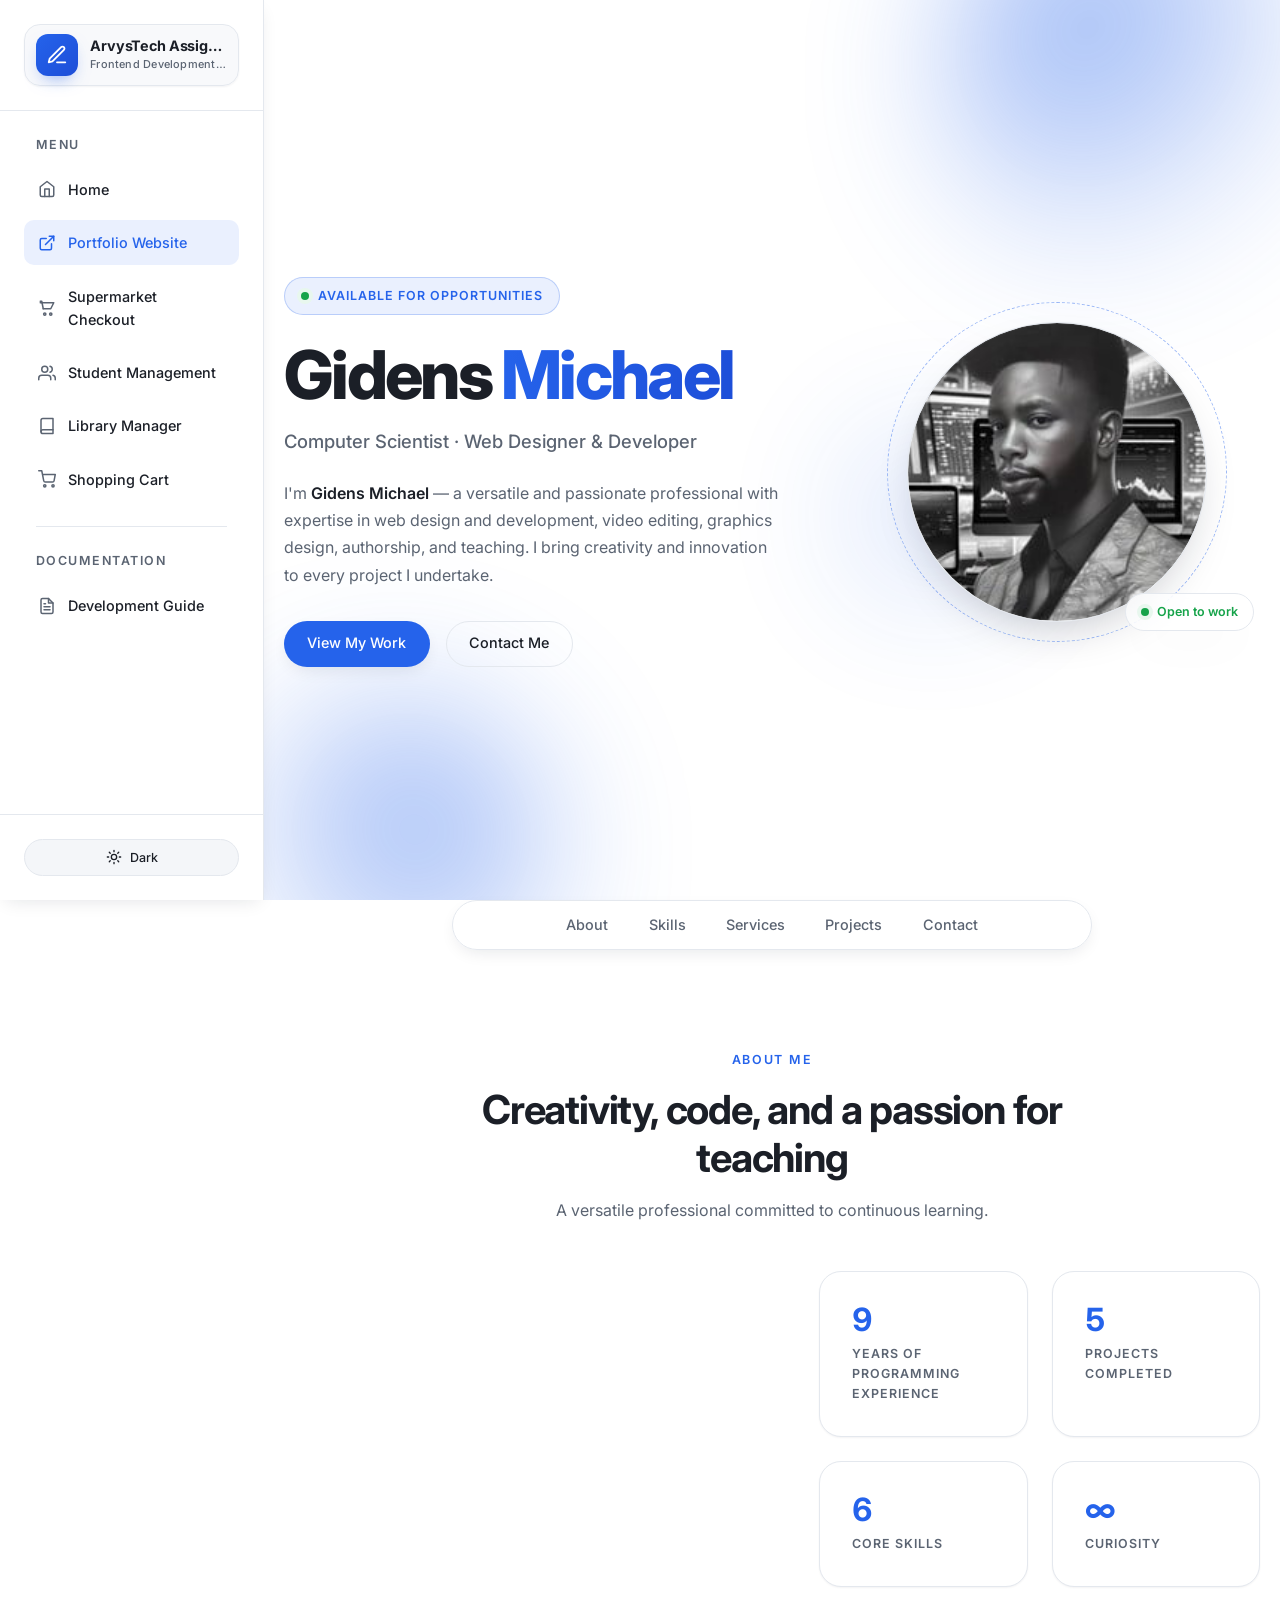
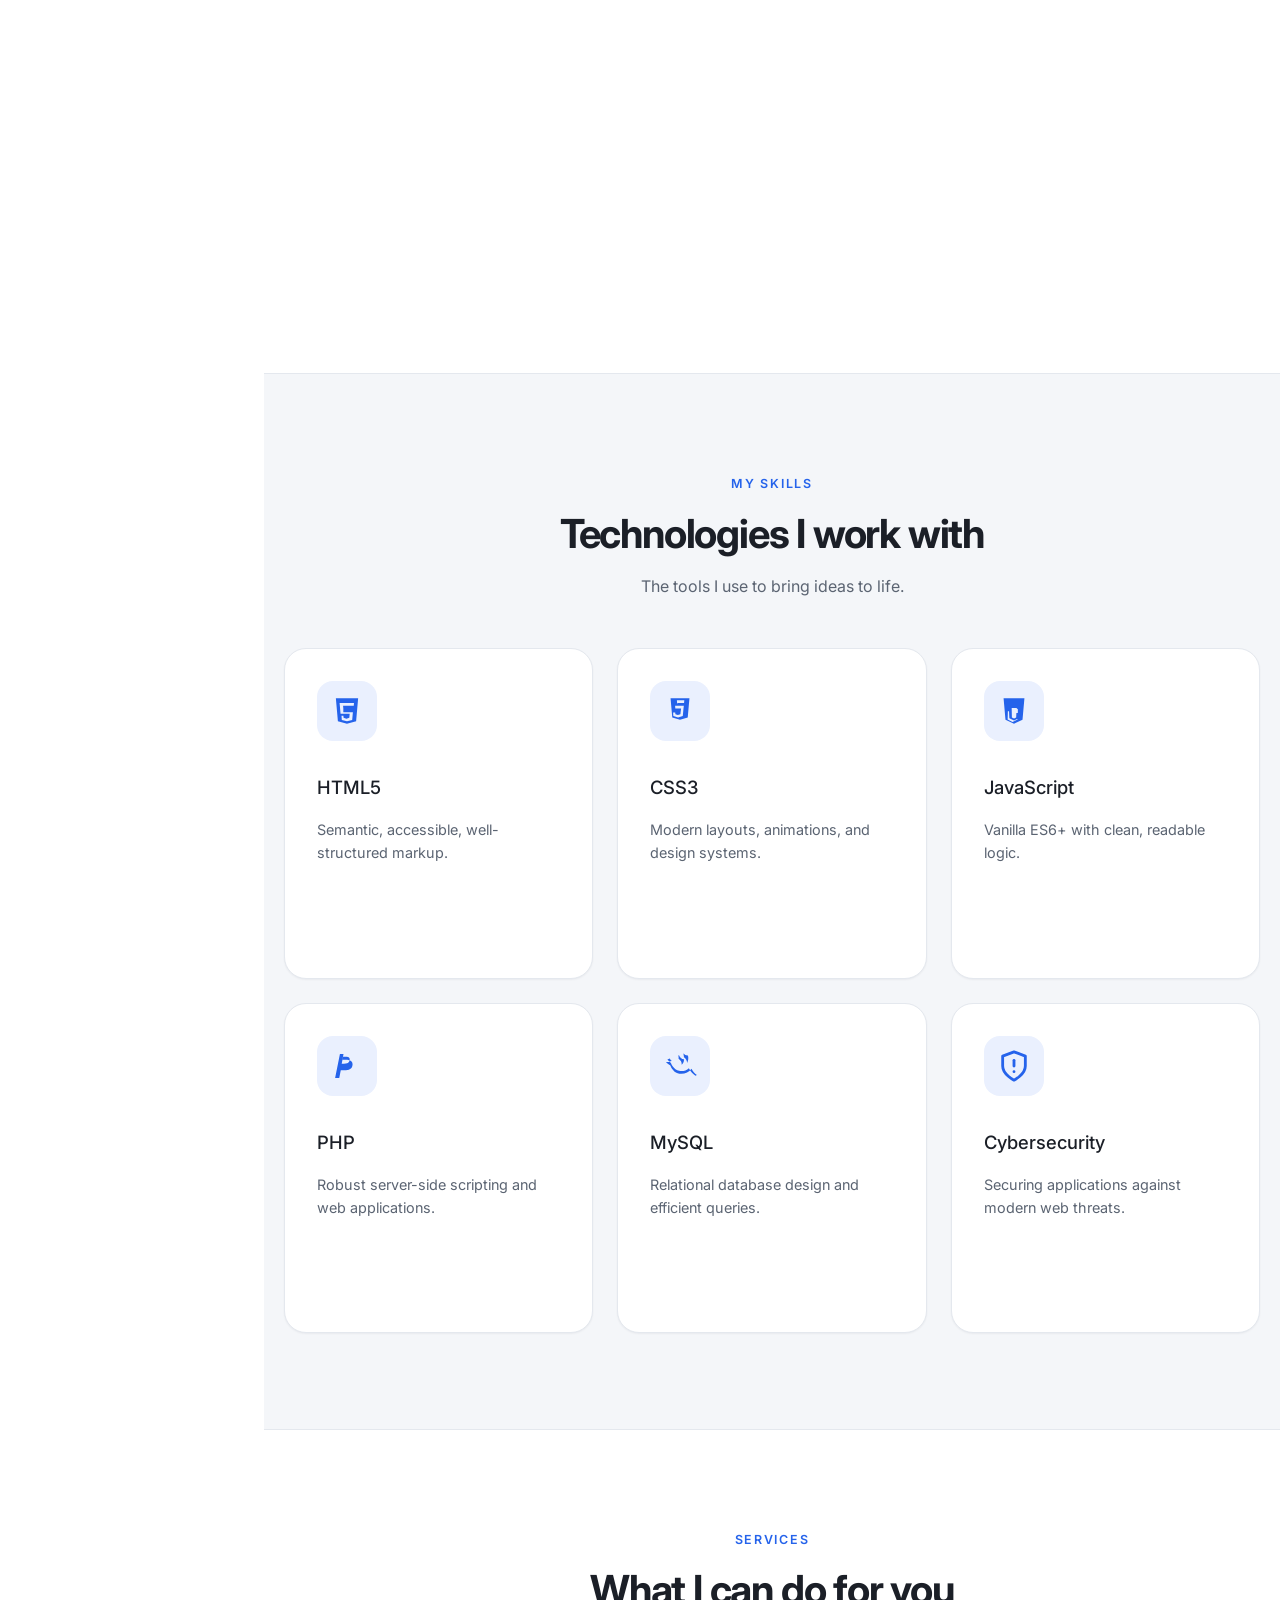
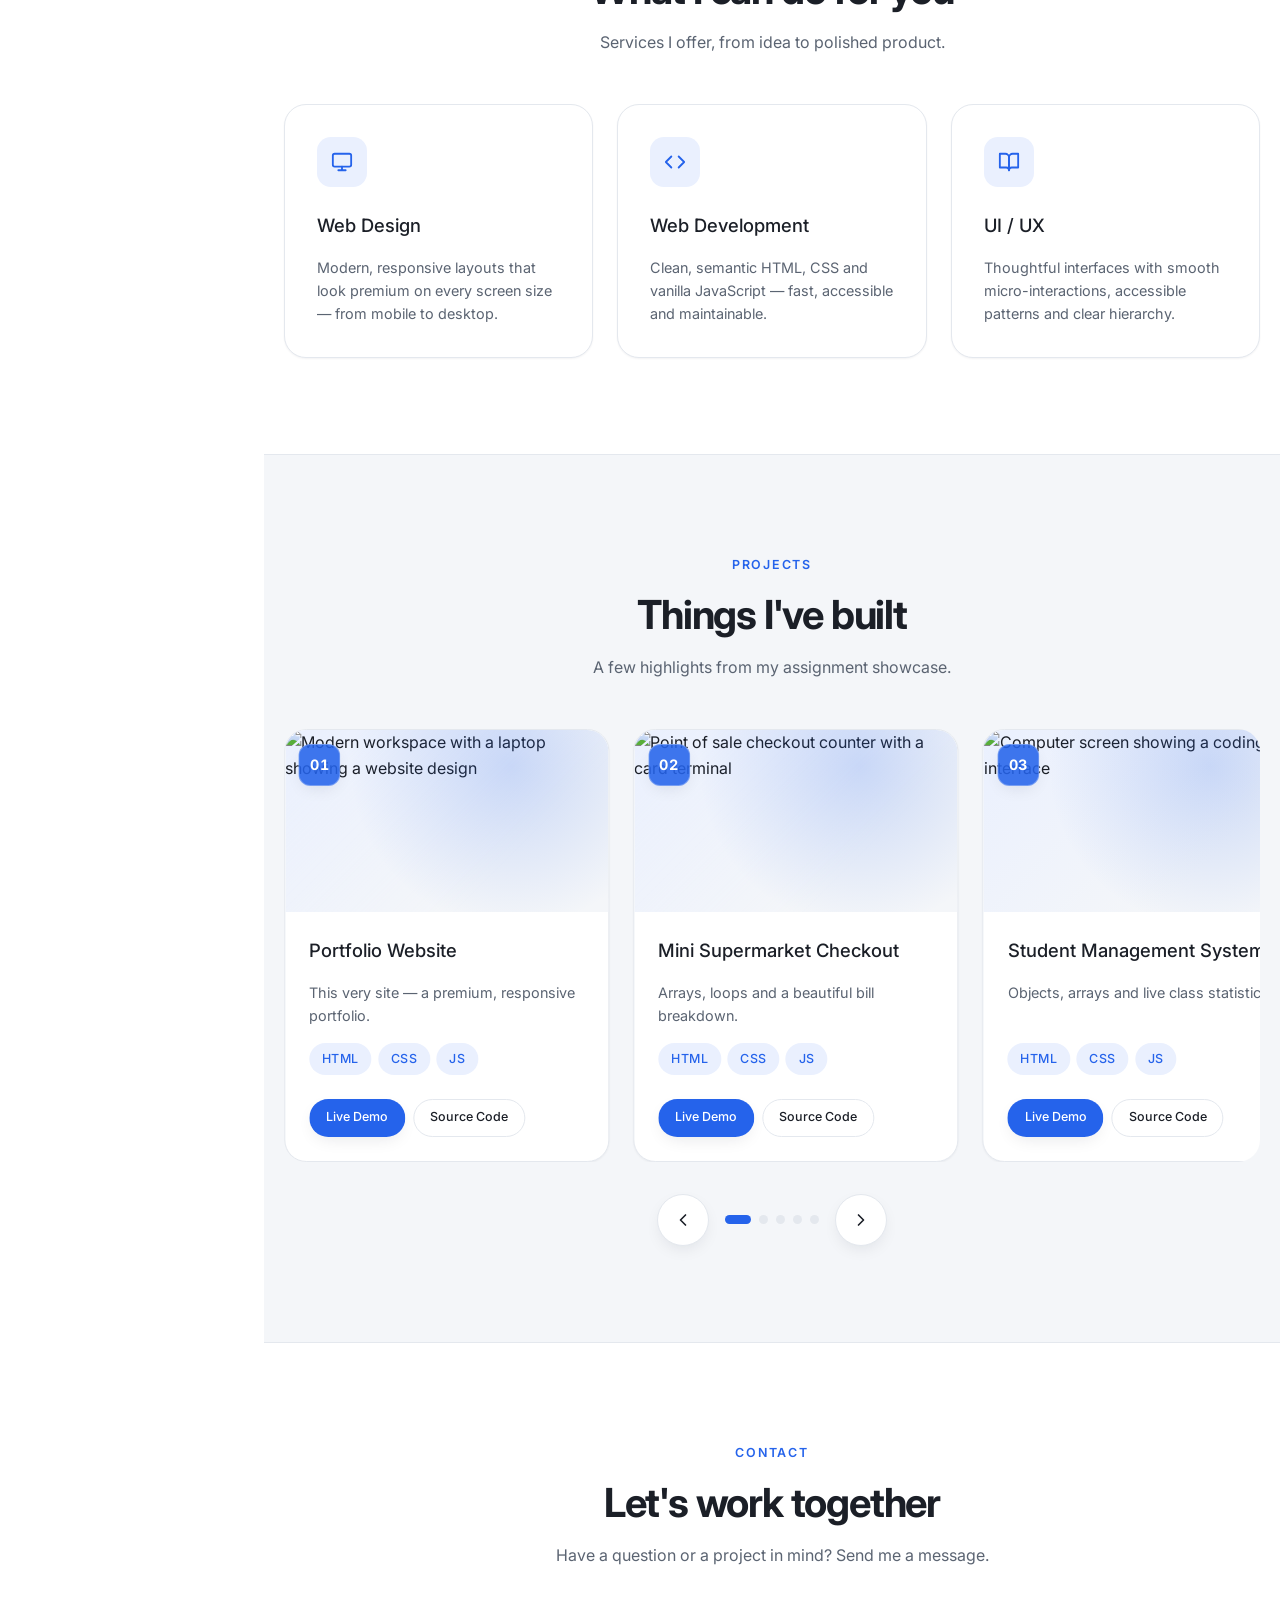
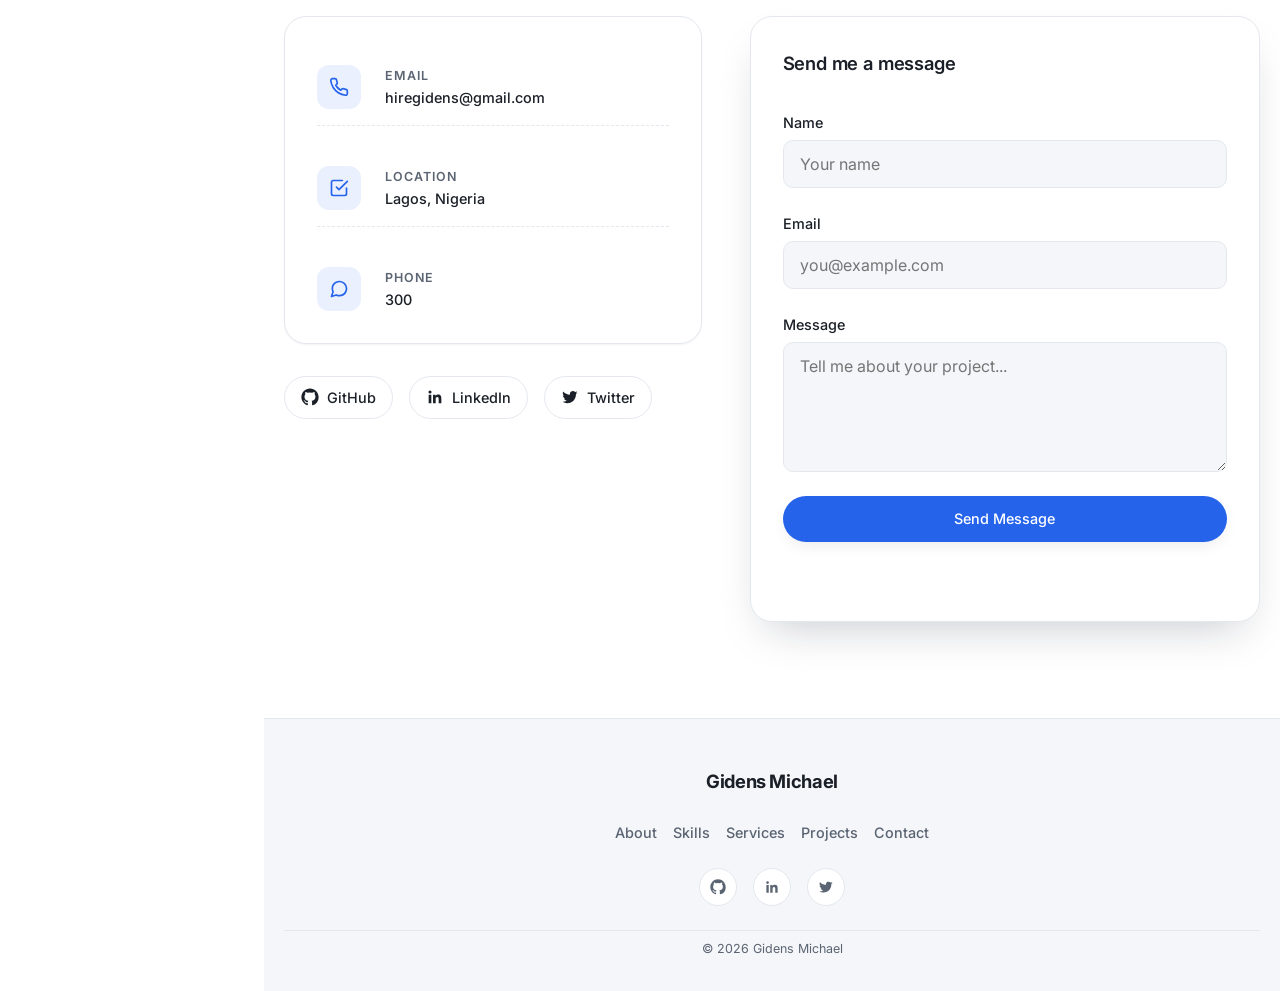
==== commit 300cf51b: "Update contact information and footer copyright" ====
--- a/portfolio.html
+++ b/portfolio.html
@@ -651,7 +651,7 @@
                     </div>
                     <div>
                       <div class="pf-contact-label">Email</div>
-                      <div class="pf-contact-value">yourname@example.com</div>
+                      <div class="pf-contact-value">hiregidens@gmail.com</div>
                     </div>
                   </div>
 
@@ -676,7 +676,7 @@
                     </div>
                     <div>
                       <div class="pf-contact-label">Phone</div>
-                      <div class="pf-contact-value">+234 800 000 0000</div>
+                      <div class="pf-contact-value">300</div>
                     </div>
                   </div>
                 </div>
@@ -752,7 +752,7 @@
                 </svg>
               </a>
             </div>
-            <p class="pf-footer-copy">© 2026 Gidens Michael · Built with HTML, CSS &amp; JavaScript</p>
+            <p class="pf-footer-copy">© 2026 Gidens Michael</p>
           </div>
         </footer>
       </main>
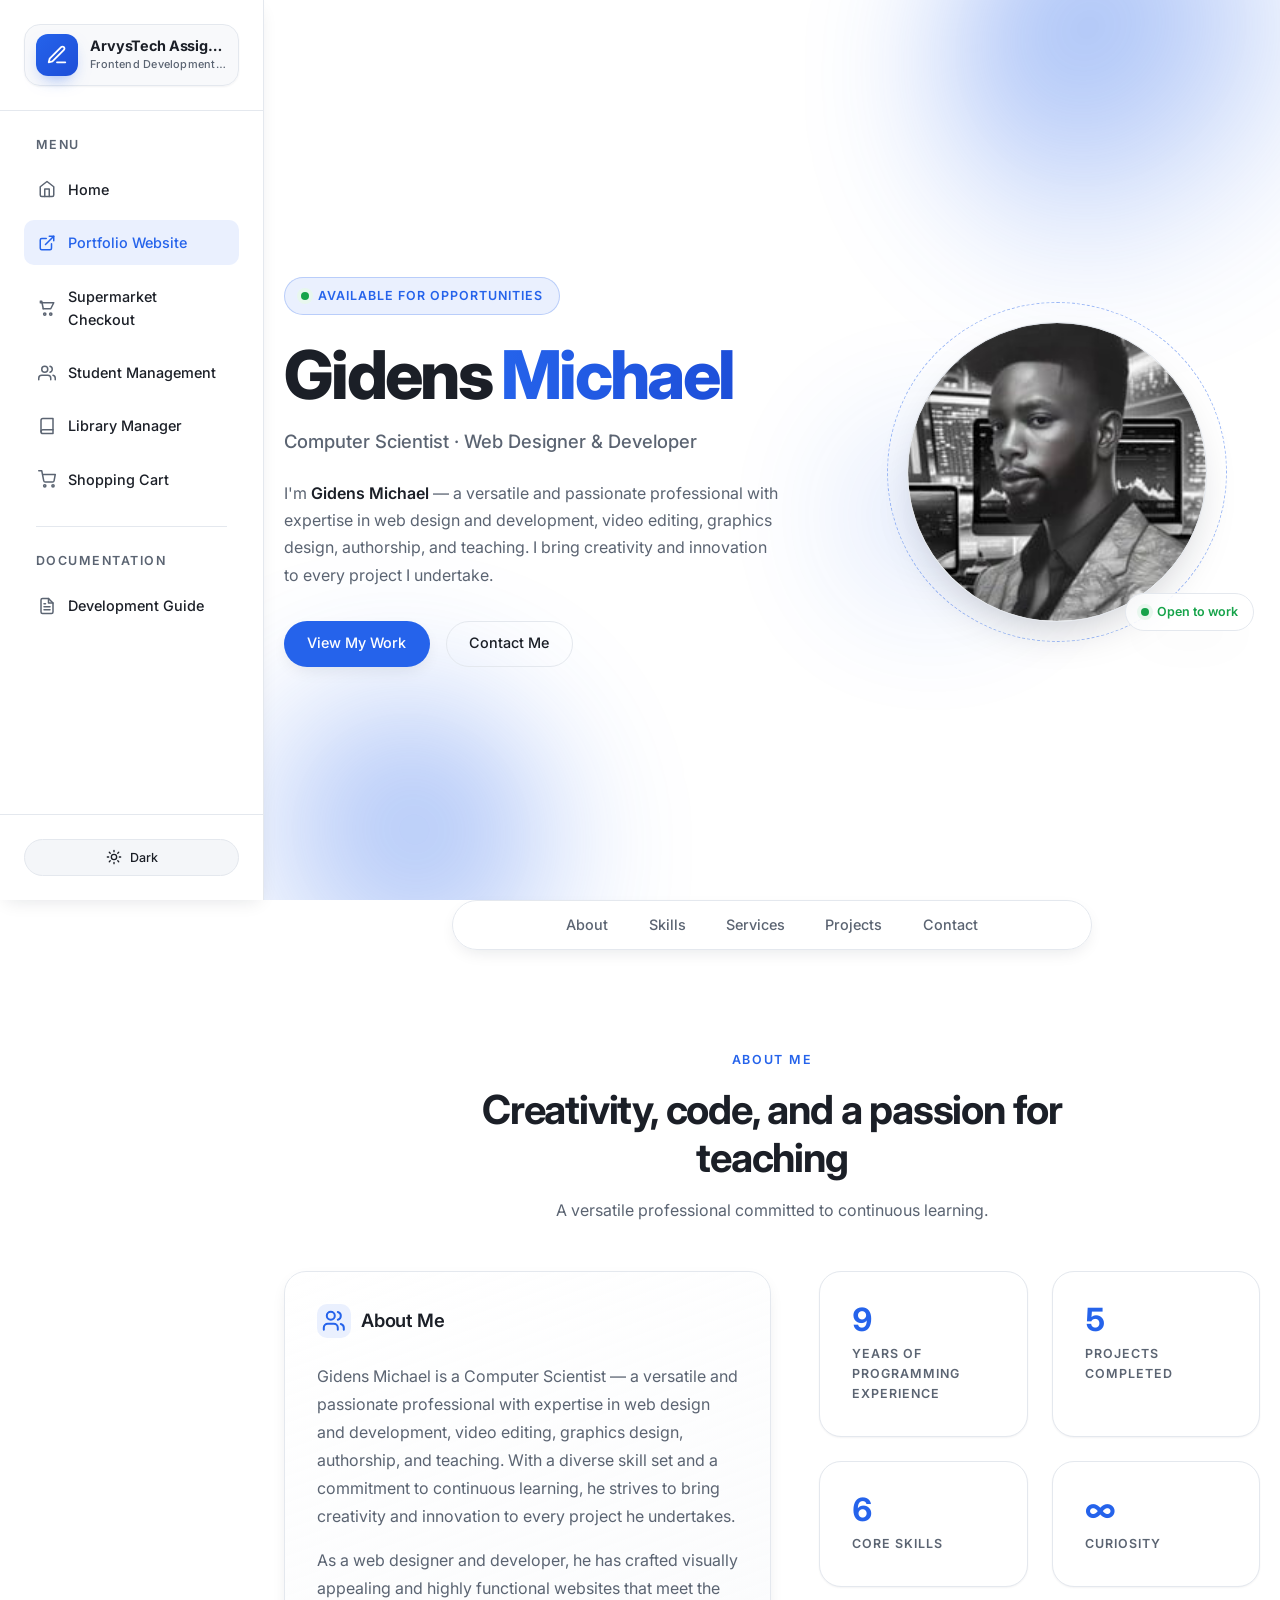
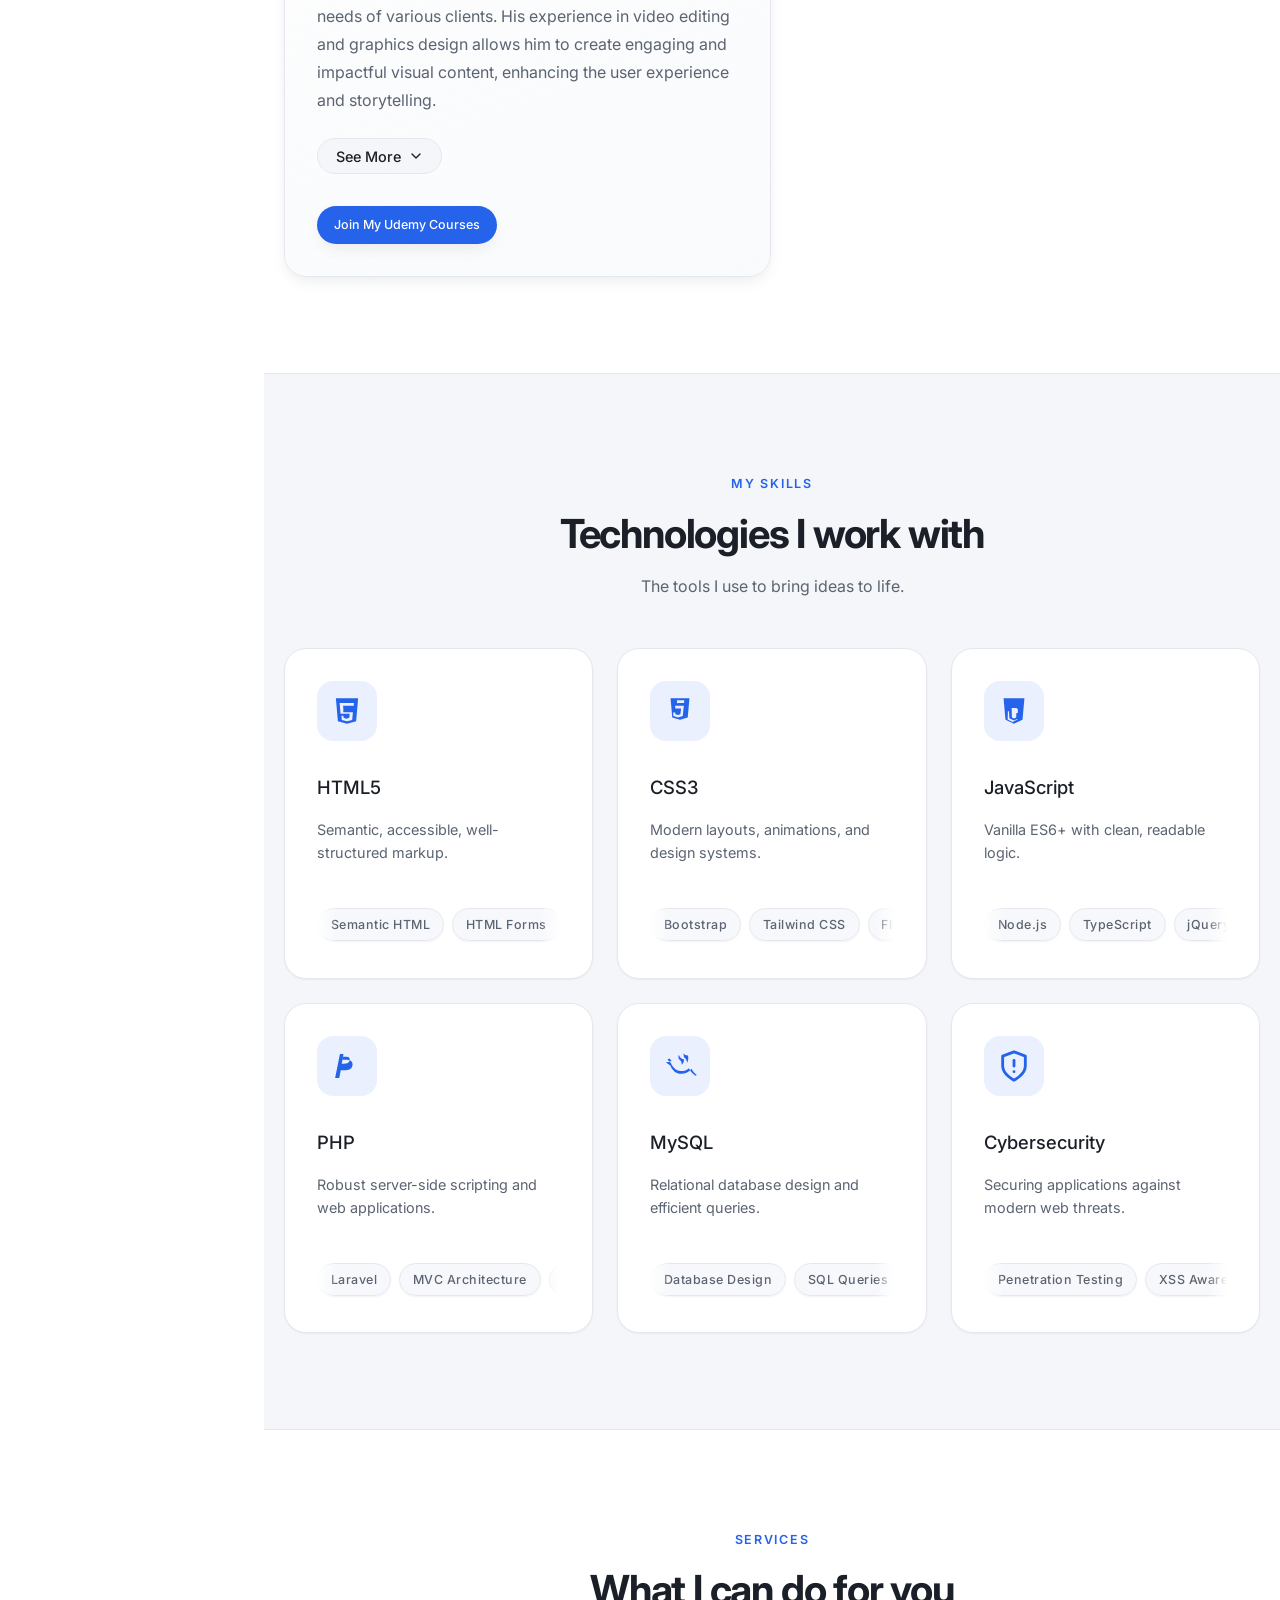
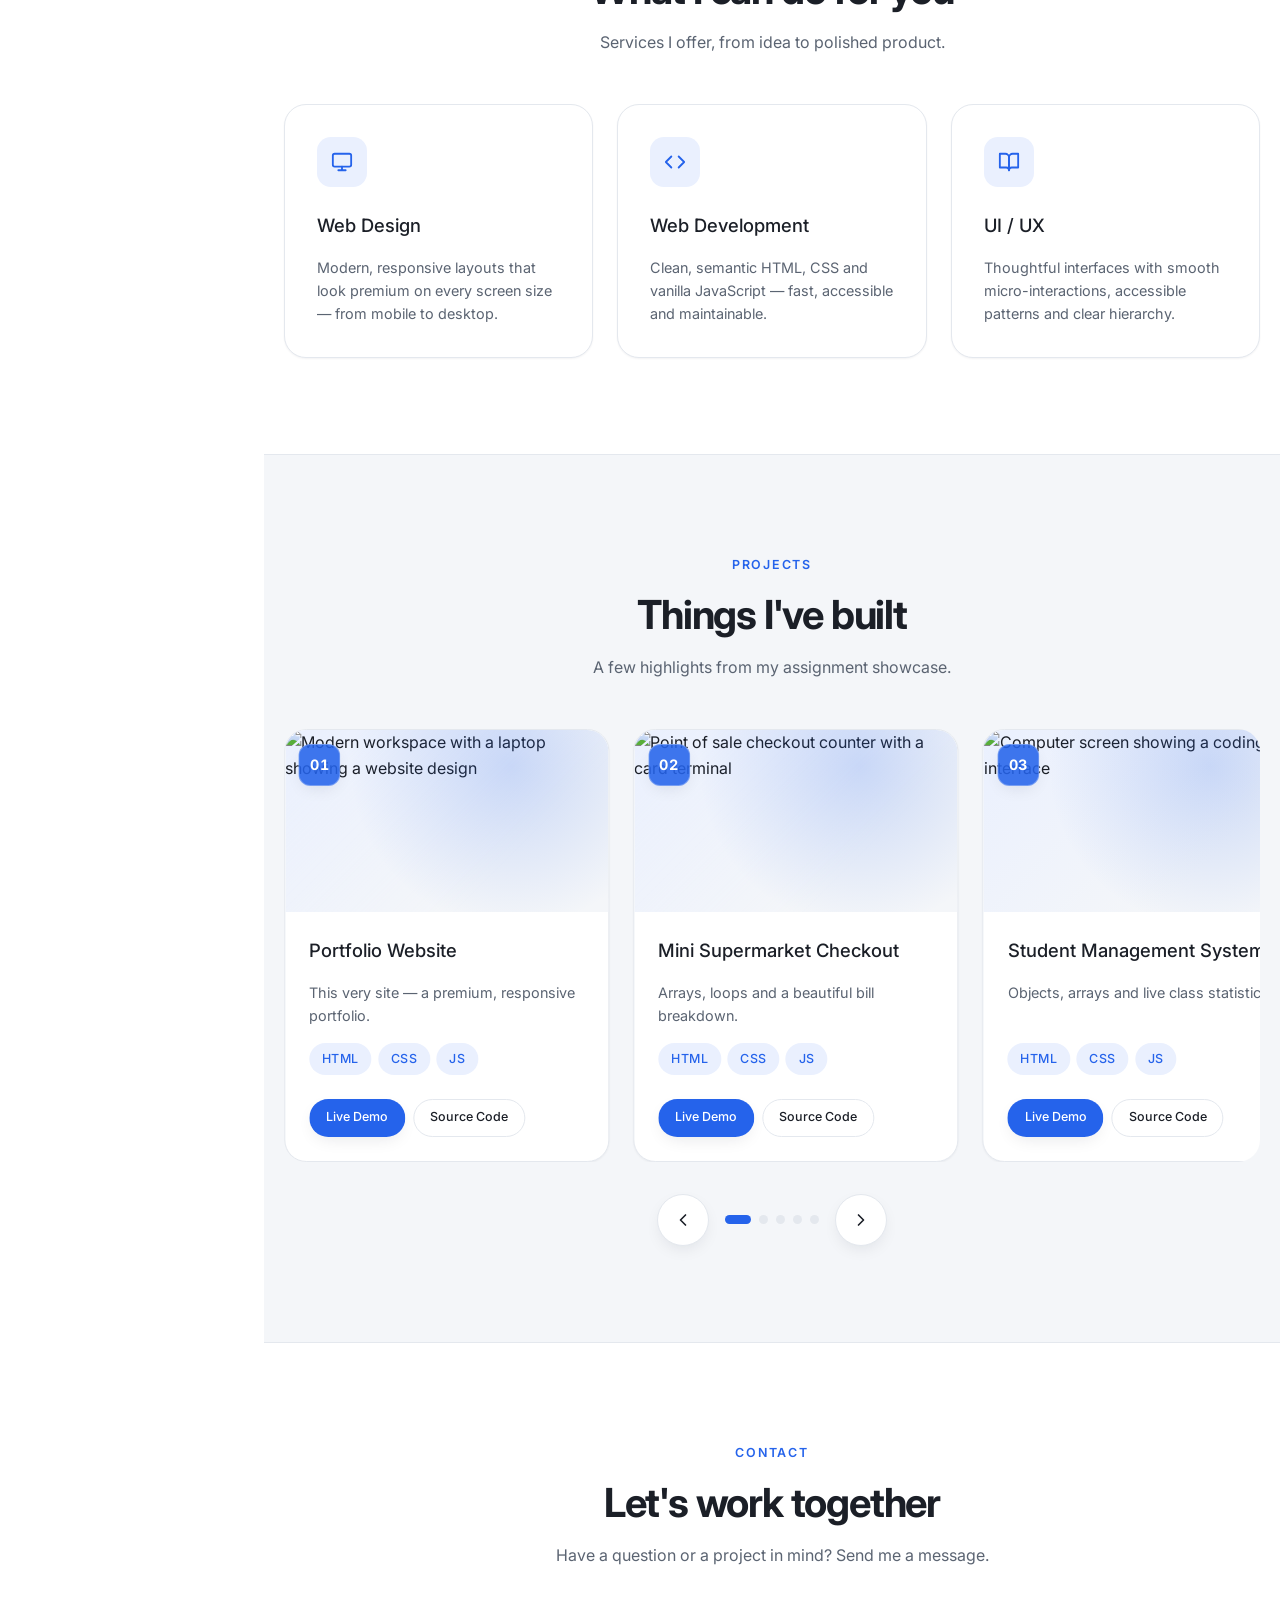
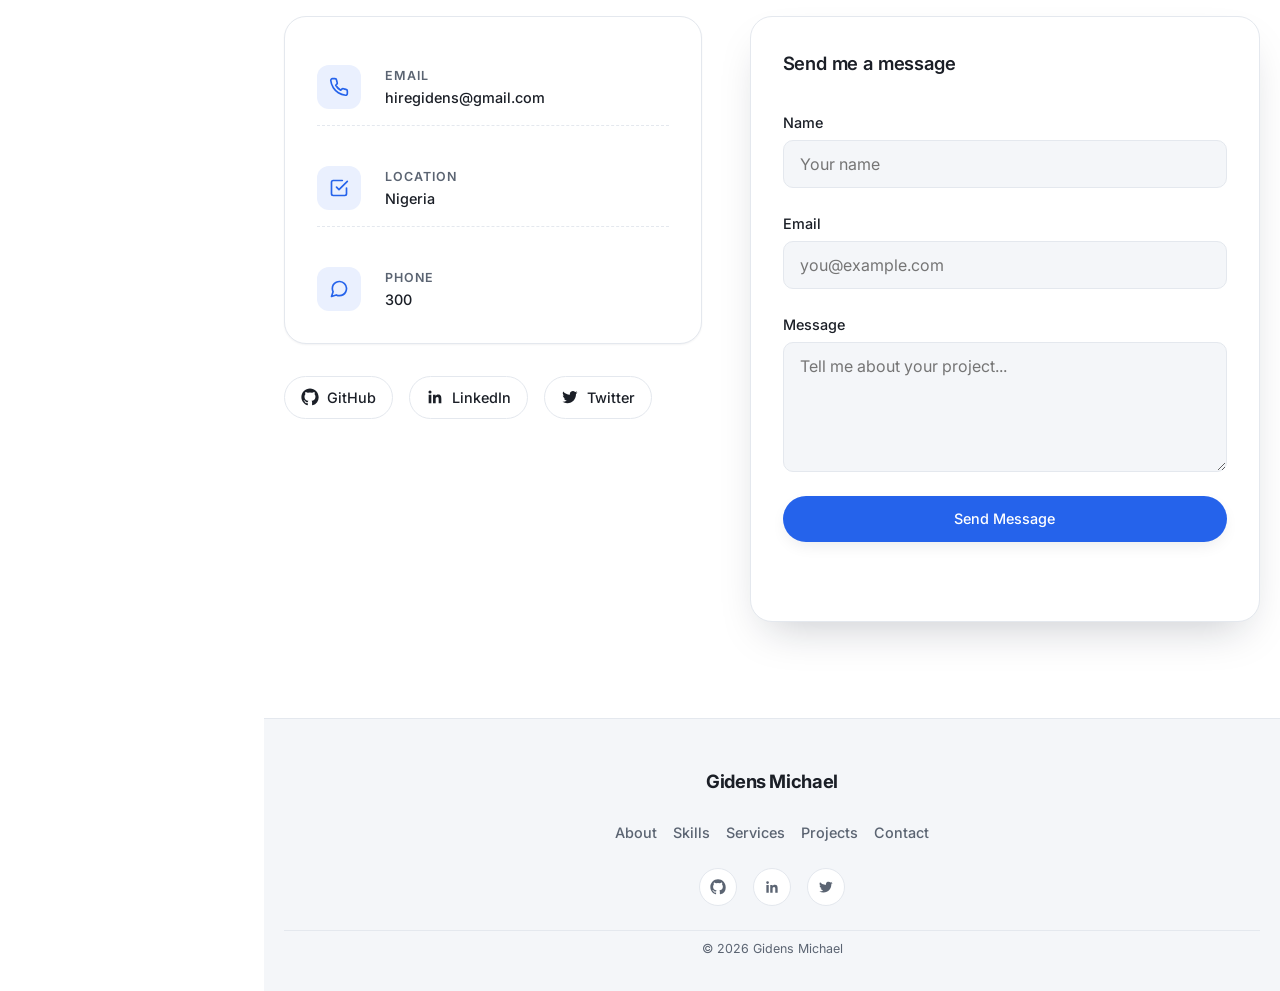
==== commit cab930d1: "Update location from 'Lagos, Nigeria' to 'Nigeria'" ====
--- a/portfolio.html
+++ b/portfolio.html
@@ -664,7 +664,7 @@
                     </div>
                     <div>
                       <div class="pf-contact-label">Location</div>
-                      <div class="pf-contact-value">Lagos, Nigeria</div>
+                      <div class="pf-contact-value">Nigeria</div>
                     </div>
                   </div>
 
